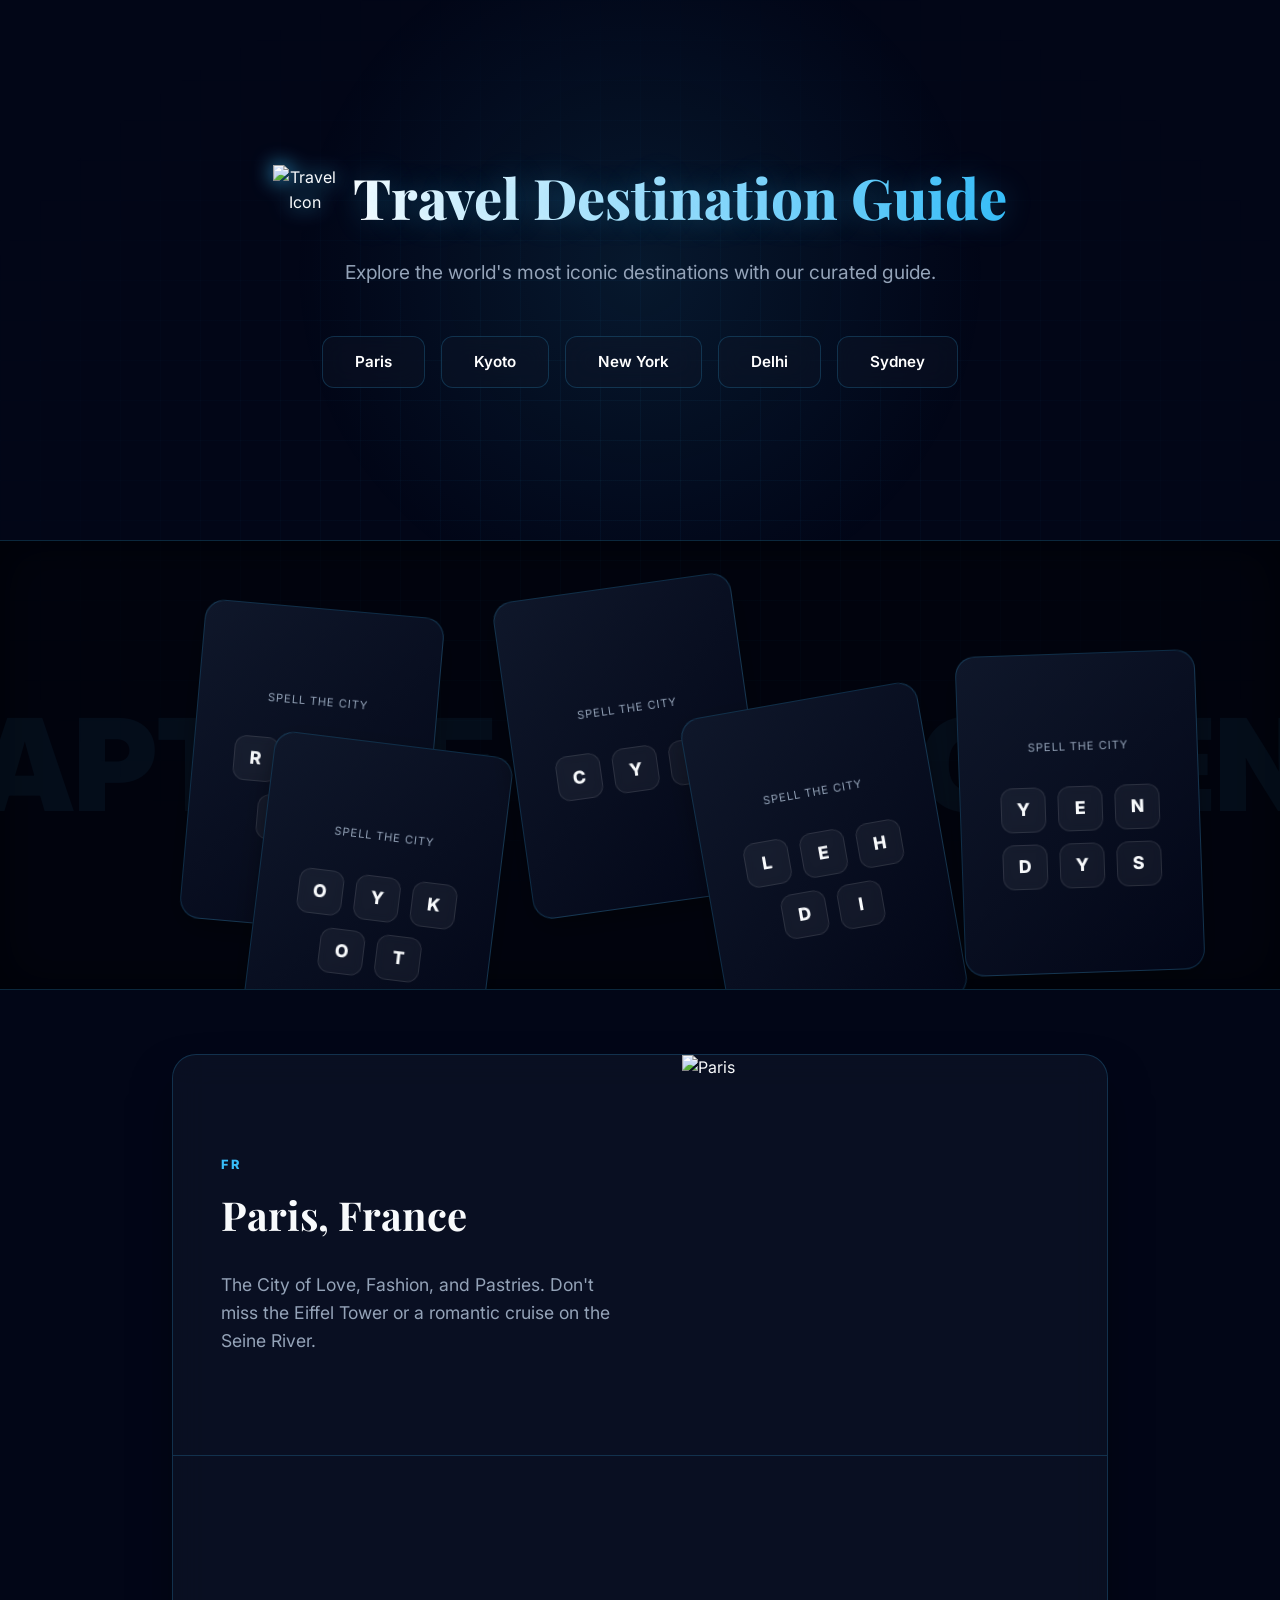
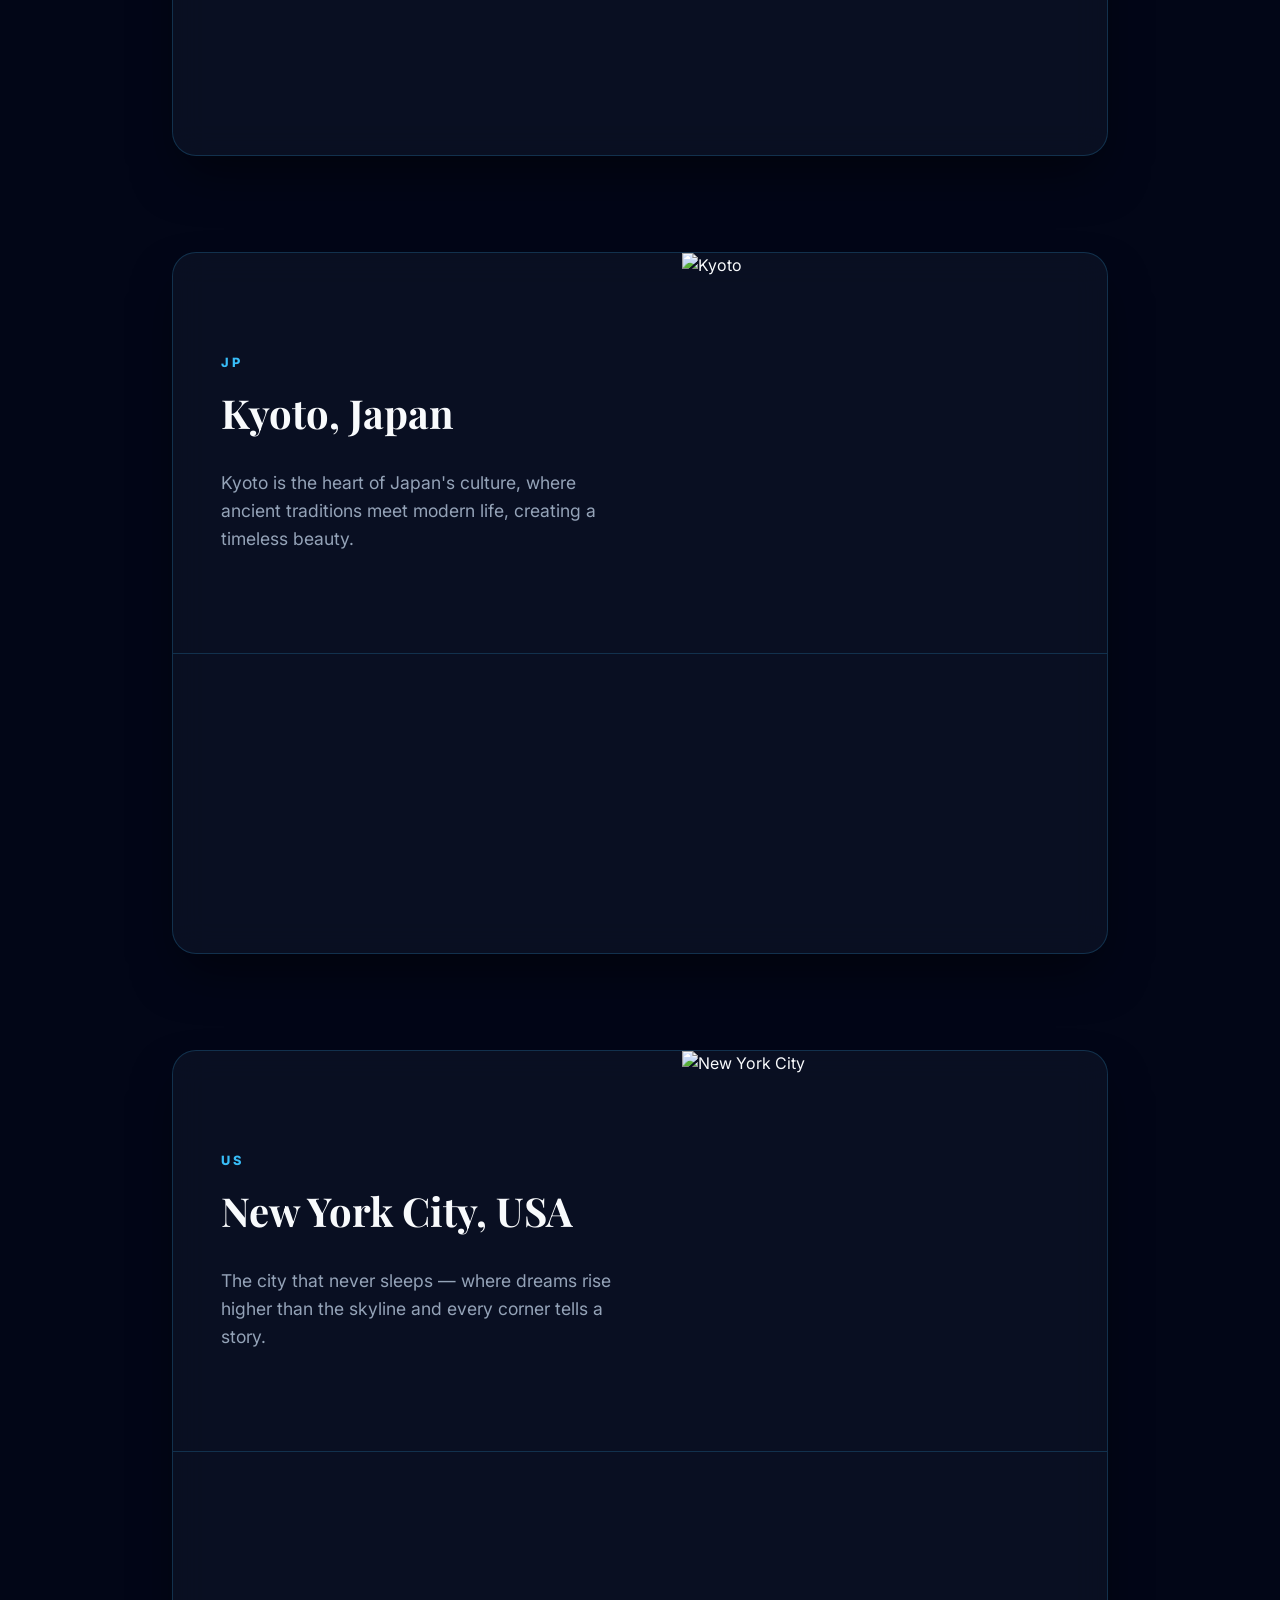
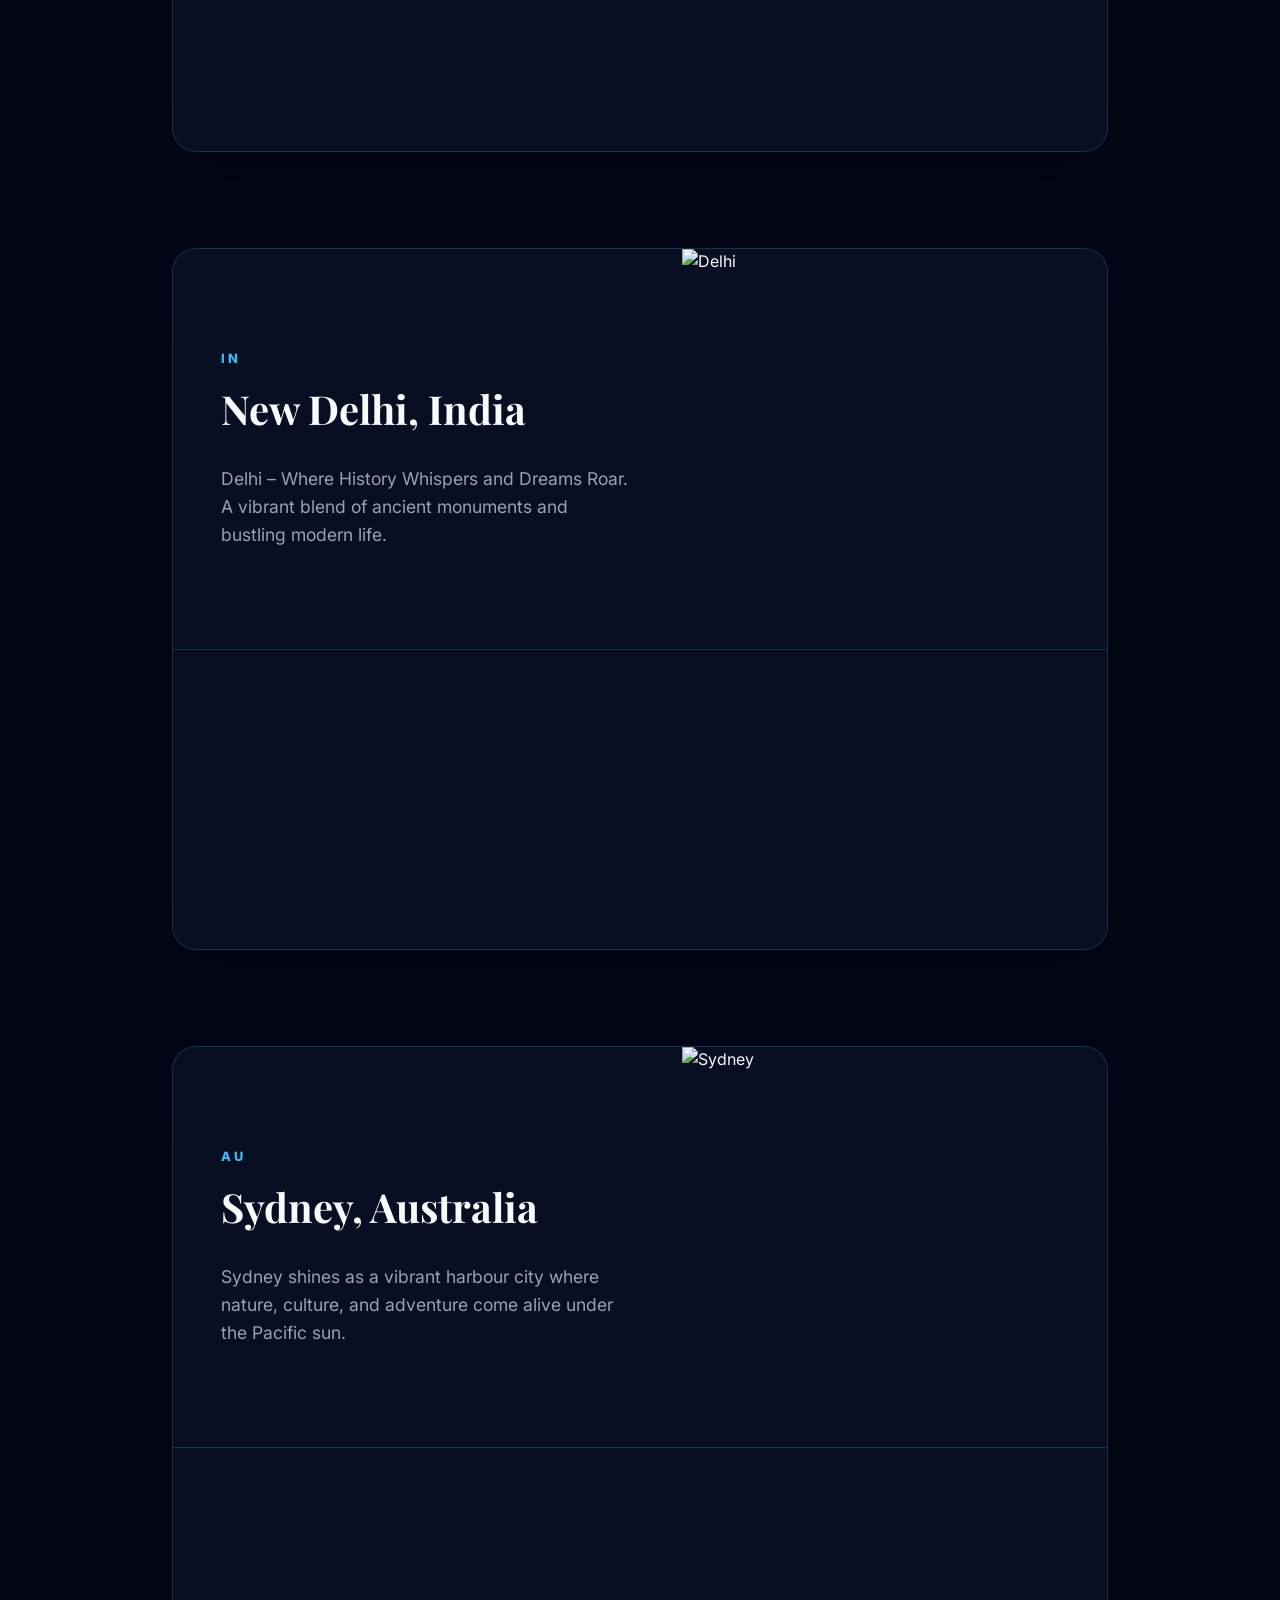
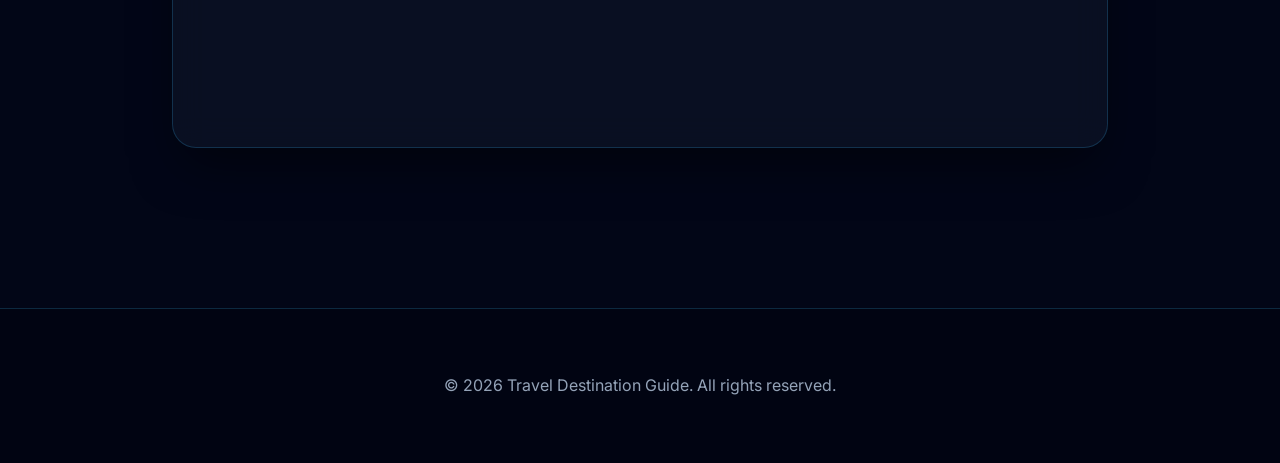
==== index.html @ ae68fc29 "Add files via upload" ====
<!doctype html>
<html lang="en">
  <head>
    <meta charset="UTF-8" />
    <meta name="viewport" content="width=device-width, initial-scale=1.0" />
    <title>Travel Destination Guide</title>
    <link rel="stylesheet" href="style.css" />
    <link rel="preconnect" href="https://fonts.googleapis.com" />
    <link rel="preconnect" href="https://fonts.gstatic.com" crossorigin />
    <link
      href="https://fonts.googleapis.com/css2?family=Inter:wght@400;600;800&family=Playfair+Display:ital,wght@0,700;1,700&display=swap"
      rel="stylesheet"
    />
  </head>
  <body>
    <div class="bg-grid"></div>
    <header class="hero">
      <div class="logo-container">
        <img
          class="logo"
          src="https://cdn-icons-png.flaticon.com/128/9985/9985721.png"
          alt="Travel Icon"
        />
        <h1 class="glow-text">Travel Destination Guide</h1>
      </div>
      <p class="subtitle">
        Explore the world's most iconic destinations with our curated guide.
      </p>

      <nav class="nav-container">
        <a href="#paris" class="nav-btn">Paris</a>
        <a href="#kyoto" class="nav-btn">Kyoto</a>
        <a href="#nyc" class="nav-btn">New York</a>
        <a href="#delhi" class="nav-btn">Delhi</a>
        <a href="#sydney" class="nav-btn">Sydney</a>
      </nav>
    </header>

    <section class="draggable-gallery">
      <p class="gallery-bg-text">Capture the Moment</p>

      <div
        class="draggable-card"
        style="--top: 15%; --left: 15%; --rotate: -5deg"
      >
        <div class="card-inner">
          <div class="card-front">
            <img src="./img/R.jpeg" alt="Paris" />
            <div class="card-title">Paris</div>
          </div>
          <div class="card-back">
            <p class="back-hint">Spell the city</p>
            <div class="letter-grid" data-city="PARIS"></div>
          </div>
        </div>
      </div>

      <div
        class="draggable-card"
        style="--top: 45%; --left: 20%; --rotate: -7deg"
      >
        <div class="card-inner">
          <div class="card-front">
            <img src="./img/iStock-509472000.jpg" alt="Kyoto" />
            <div class="card-title">Kyoto</div>
          </div>
          <div class="card-back">
            <p class="back-hint">Spell the city</p>
            <div class="letter-grid" data-city="KYOTO"></div>
          </div>
        </div>
      </div>

      <div
        class="draggable-card"
        style="--top: 10%; --left: 40%; --rotate: 8deg"
      >
        <div class="card-inner">
          <div class="card-front">
            <img src="./img/CORT-NYC-StudyUSA07.jpg" alt="New York" />
            <div class="card-title">NYC</div>
          </div>
          <div class="card-back">
            <p class="back-hint">Spell the city</p>
            <div class="letter-grid" data-city="NYC"></div>
          </div>
        </div>
      </div>

      <div
        class="draggable-card"
        style="--top: 35%; --left: 55%; --rotate: 10deg"
      >
        <div class="card-inner">
          <div class="card-front">
            <img src="./img/travel-4813658_1920.jpg" alt="Delhi" />
            <div class="card-title">Delhi</div>
          </div>
          <div class="card-back">
            <p class="back-hint">Spell the city</p>
            <div class="letter-grid" data-city="DELHI"></div>
          </div>
        </div>
      </div>

      <div
        class="draggable-card"
        style="--top: 25%; --left: 75%; --rotate: 2deg"
      >
        <div class="card-inner">
          <div class="card-front">
            <img src="./img/sydney-6803993_1280.jpg" alt="Sydney" />
            <div class="card-title">Sydney</div>
          </div>
          <div class="card-back">
            <p class="back-hint">Spell the city</p>
            <div class="letter-grid" data-city="SYDNEY"></div>
          </div>
        </div>
      </div>
    </section>

    <main class="content">
      <section id="paris" class="destination-card">
        <div class="card-content">
          <div class="text-side">
            <span class="country-code">FR</span>
            <h2>Paris, France</h2>
            <p>
              The City of Love, Fashion, and Pastries. Don't miss the Eiffel
              Tower or a romantic cruise on the Seine River.
            </p>
          </div>
          <div class="image-side">
            <img src="./img/R.jpeg" alt="Paris" />
          </div>
        </div>
        <div class="map-container">
          <iframe
            src="https://www.google.com/maps/embed?pb=!1m14!1m8!1m3!1d5660.13820186775!2d2.294481!3d48.85837!3m2!1i1024!2i768!4f13.1!3m3!1m2!1s0x47e66e2964e34e2d%3A0x8ddca9ee380ef7e0!2sEiffel%20Tower!5e1!3m2!1sen!2sin!4v1769837610653!5m2!1sen!2sin"
            allowfullscreen=""
            loading="lazy"
          ></iframe>
        </div>
      </section>

      <section id="kyoto" class="destination-card">
        <div class="card-content">
          <div class="text-side">
            <span class="country-code">JP</span>
            <h2>Kyoto, Japan</h2>
            <p>
              Kyoto is the heart of Japan's culture, where ancient traditions
              meet modern life, creating a timeless beauty.
            </p>
          </div>
          <div class="image-side">
            <img src="./img/iStock-509472000.jpg" alt="Kyoto" />
          </div>
        </div>
        <div class="map-container">
          <iframe
            src="https://www.google.com/maps/embed?pb=!1m18!1m12!1m3!1d250266.48218505425!2d135.55406238071788!3d35.09808469506473!2m3!1f0!2f0!3f0!3m2!1i1024!2i768!4f13.1!3m3!1m2!1s0x6001a8d6cd3cc3f1%3A0xc0961d366bbb1d3d!2sKyoto%2C%20Japan!5e1!3m2!1sen!2sin!4v1769837475165!5m2!1sen!2sin"
            allowfullscreen=""
            loading="lazy"
          ></iframe>
        </div>
      </section>

      <section id="nyc" class="destination-card">
        <div class="card-content">
          <div class="text-side">
            <span class="country-code">US</span>
            <h2>New York City, USA</h2>
            <p>
              The city that never sleeps — where dreams rise higher than the
              skyline and every corner tells a story.
            </p>
          </div>
          <div class="image-side">
            <img src="./img/CORT-NYC-StudyUSA07.jpg" alt="New York City" />
          </div>
        </div>
        <div class="map-container">
          <iframe
            src="https://www.google.com/maps/embed?pb=!1m18!1m12!1m3!1d231913.09268626204!2d-74.1443121139717!3d40.69702432169211!2m3!1f0!2f0!3f0!3m2!1i1024!2i768!4f13.1!3m3!1m2!1s0x89c24fa5d33f083b%3A0xc80b8f06e177fe62!2sNew%20York%2C%20NY%2C%20USA!5e1!3m2!1sen!2sin!4v1769838423535!5m2!1sen!2sin"
            allowfullscreen=""
            loading="lazy"
          ></iframe>
        </div>
      </section>

      <section id="delhi" class="destination-card">
        <div class="card-content">
          <div class="text-side">
            <span class="country-code">IN</span>
            <h2>New Delhi, India</h2>
            <p>
              Delhi – Where History Whispers and Dreams Roar. A vibrant blend of
              ancient monuments and bustling modern life.
            </p>
          </div>
          <div class="image-side">
            <img src="./img/travel-4813658_1920.jpg" alt="Delhi" />
          </div>
        </div>
        <div class="map-container">
          <iframe
            src="https://www.google.com/maps/embed?pb=!1m18!1m12!1m3!1d16783.726155405922!2d77.2134209890362!3d28.609055057387693!2m3!1f0!2f0!3f0!3m2!1i1024!2i768!4f13.1!3m3!1m2!1s0x390ce2db961be393%3A0xf6c7ef5ee6dd10ae!2sIndia%20Gate%2C%20New%20Delhi%2C%20Delhi!5e1!3m2!1sen!2sin!4v1769838631327!5m2!1sen!2sin"
            allowfullscreen=""
            loading="lazy"
          ></iframe>
        </div>
      </section>

      <section id="sydney" class="destination-card">
        <div class="card-content">
          <div class="text-side">
            <span class="country-code">AU</span>
            <h2>Sydney, Australia</h2>
            <p>
              Sydney shines as a vibrant harbour city where nature, culture, and
              adventure come alive under the Pacific sun.
            </p>
          </div>
          <div class="image-side">
            <img src="./img/sydney-6803993_1280.jpg" alt="Sydney" />
          </div>
        </div>
        <div class="map-container">
          <iframe
            src="https://www.google.com/maps/embed?pb=!1m18!1m12!1m3!1d508089.0177410015!2d150.60233545717787!3d-33.84780529243593!2m3!1f0!2f0!3f0!3m2!1i1024!2i768!4f13.1!3m3!1m2!1s0x6b129838f39a743f%3A0x3017d681632a850!2sSydney%20NSW%2C%20Australia!5e1!3m2!1sen!2sin!4v1769839145576!5m2!1sen!2sin"
            allowfullscreen=""
            loading="lazy"
          ></iframe>
        </div>
      </section>
    </main>

    <footer class="footer">
      <p>&copy; 2026 Travel Destination Guide. All rights reserved.</p>
    </footer>

    <script>
      const cards = document.querySelectorAll(".draggable-card");
      let highestZ = 10;

      // Initialize letter game for each card
      document.querySelectorAll(".letter-grid").forEach((grid) => {
        const city = grid.dataset.city.toUpperCase();
        const card = grid.closest(".draggable-card");

        // Scramble letters
        let scrambled;
        do {
          scrambled = city.split("").sort(() => Math.random() - 0.5);
        } while (scrambled.join("") === city && city.length > 1);

        grid.dataset.guess = "";

        scrambled.forEach((letter) => {
          const node = document.createElement("div");
          node.className = "letter-node";
          node.textContent = letter;

          node.addEventListener("mousedown", (e) => e.stopPropagation());
          node.addEventListener("touchstart", (e) => e.stopPropagation());

          node.addEventListener("click", (e) => {
            e.stopPropagation();
            if (node.classList.contains("selected")) return;

            node.classList.add("selected");
            grid.dataset.guess += letter;

            const currentGuess = grid.dataset.guess;

            if (city.startsWith(currentGuess)) {
              if (currentGuess === city) {
                card.classList.add("flipped");
                grid.style.pointerEvents = "none";
              }
            } else {
              grid.querySelectorAll(".letter-node").forEach((n) => {
                n.classList.add("error");
                setTimeout(() => {
                  n.classList.remove("error", "selected");
                }, 500);
              });
              grid.dataset.guess = "";
            }
          });
          grid.appendChild(node);
        });
      });

      // Enhanced Dragging logic
      cards.forEach((card) => {
        let isDragging = false;
        let startX, startY;
        let cardX = 0,
          cardY = 0;
        let currentX = 0,
          currentY = 0;

        const startDragging = (e) => {
          if (e.target.closest(".letter-node")) return;

          isDragging = true;
          card.style.zIndex = ++highestZ;
          card.style.cursor = "grabbing";

          const clientX =
            e.type === "touchstart" ? e.touches[0].clientX : e.clientX;
          const clientY =
            e.type === "touchstart" ? e.touches[0].clientY : e.clientY;

          startX = clientX - cardX;
          startY = clientY - cardY;
        };

        const drag = (e) => {
          if (!isDragging) return;
          e.preventDefault();

          const clientX =
            e.type === "touchmove" ? e.touches[0].clientX : e.clientX;
          const clientY =
            e.type === "touchmove" ? e.touches[0].clientY : e.clientY;

          cardX = clientX - startX;
          cardY = clientY - startY;

          // Use requestAnimationFrame for smooth performance
          requestAnimationFrame(() => {
            card.style.transform = `translate3d(${cardX}px, ${cardY}px, 0)`;
          });
        };

        const stopDragging = () => {
          isDragging = false;
          card.style.cursor = "grab";
        };

        card.addEventListener("mousedown", startDragging);
        card.addEventListener("touchstart", startDragging, { passive: true });

        window.addEventListener("mousemove", drag);
        window.addEventListener("touchmove", drag, { passive: false });

        window.addEventListener("mouseup", stopDragging);
        window.addEventListener("touchend", stopDragging);
      });
    </script>
  </body>
</html>
---- style.css ----
:root {
  --bg-color: #020617;
  --card-bg: rgba(15, 23, 42, 0.6);
  --accent-color: #38bdf8;
  --text-primary: #f8fafc;
  --text-secondary: #94a3b8;
  --grid-color: rgba(56, 189, 248, 0.05);
  --card-border: rgba(56, 189, 248, 0.2);
}

* {
  margin: 0;
  padding: 0;
  box-sizing: border-box;
  scroll-behavior: smooth;
}

body {
  font-family: "Inter", sans-serif;
  background-color: var(--bg-color);
  color: var(--text-primary);
  line-height: 1.6;
  overflow-x: hidden;
}

/* Aceternity-like Background Grid */
.bg-grid {
  position: fixed;
  top: 0;
  left: 0;
  width: 100%;
  height: 100%;
  background-image:
    linear-gradient(var(--grid-color) 1px, transparent 1px),
    linear-gradient(90deg, var(--grid-color) 1px, transparent 1px);
  background-size: 40px 40px;
  mask-image: radial-gradient(ellipse at center, black, transparent 80%);
  -webkit-mask-image: radial-gradient(
    ellipse at center,
    black,
    transparent 80%
  );
  z-index: -1;
}

/* Hero Section */
.hero {
  min-height: 60vh;
  display: flex;
  flex-direction: column;
  align-items: center;
  justify-content: center;
  text-align: center;
  padding: 2rem;
  background: radial-gradient(
    circle at 50% 50%,
    rgba(56, 189, 248, 0.1),
    transparent 50%
  );
}

.logo-container {
  display: flex;
  align-items: center;
  gap: 1rem;
  margin-bottom: 1rem;
}

.logo {
  width: 64px;
  height: 64px;
  filter: drop-shadow(0 0 10px var(--accent-color));
}

.glow-text {
  font-family: "Playfair Display", serif;
  font-size: 3.5rem;
  font-weight: 800;
  background: linear-gradient(to right, #fff, var(--accent-color));
  -webkit-background-clip: text;
  -webkit-text-fill-color: transparent;
  text-shadow: 0 0 30px rgba(56, 189, 248, 0.3);
}

.subtitle {
  font-size: 1.2rem;
  color: var(--text-secondary);
  max-width: 600px;
  margin-bottom: 3rem;
}

/* Navigation */
.nav-container {
  display: flex;
  gap: 1rem;
  flex-wrap: wrap;
  justify-content: center;
}

.nav-btn {
  padding: 0.8rem 2rem;
  background: rgba(15, 23, 42, 0.4);
  border: 1px solid rgba(56, 189, 248, 0.2);
  border-radius: 12px;
  color: #fff;
  text-decoration: none;
  font-size: 0.95rem;
  font-weight: 600;
  transition: all 0.4s cubic-bezier(0.175, 0.885, 0.32, 1.275);
  backdrop-filter: blur(12px);
  position: relative;
  overflow: hidden;
}

.nav-btn::before {
  content: "";
  position: absolute;
  top: 0;
  left: -100%;
  width: 100%;
  height: 100%;
  background: linear-gradient(
    90deg,
    transparent,
    rgba(255, 255, 255, 0.1),
    transparent
  );
  transition: 0.5s;
}

.nav-btn:hover::before {
  left: 100%;
}

.nav-btn:hover {
  border-color: var(--accent-color);
  background: rgba(56, 189, 248, 0.1);
  box-shadow: 0 0 25px rgba(56, 189, 248, 0.3);
  transform: translateY(-3px) scale(1.05);
}

/* Content Sections */
.content {
  max-width: 1000px;
  margin: 0 auto;
  padding: 4rem 2rem;
}

.destination-card {
  margin-bottom: 6rem;
  background: var(--card-bg);
  border: 1px solid var(--card-border);
  border-radius: 24px;
  overflow: hidden;
  backdrop-filter: blur(16px);
  box-shadow: 0 25px 50px -12px rgba(0, 0, 0, 0.5);
  transition:
    transform 0.3s ease,
    border-color 0.3s ease;
}

.destination-card:hover {
  border-color: var(--accent-color);
  transform: translateY(-5px);
}

.card-content {
  display: grid;
  grid-template-columns: 1.2fr 1fr;
  min-height: 400px;
}

.text-side {
  padding: 3rem;
  display: flex;
  flex-direction: column;
  justify-content: center;
}

.country-code {
  font-size: 0.8rem;
  font-weight: 800;
  letter-spacing: 0.2rem;
  color: var(--accent-color);
  margin-bottom: 0.5rem;
  text-transform: uppercase;
}

.text-side h2 {
  font-family: "Playfair Display", serif;
  font-size: 2.5rem;
  margin-bottom: 1.5rem;
}

.text-side p {
  color: var(--text-secondary);
  font-size: 1.1rem;
}

.image-side {
  overflow: hidden;
  position: relative;
}

.image-side img {
  width: 100%;
  height: 100%;
  object-fit: cover;
  transition: transform 0.5s ease;
}

.destination-card:hover .image-side img {
  transform: scale(1.05);
}

/* Map Styling */
.map-container {
  height: 300px;
  border-top: 1px solid var(--card-border);
}

.map-container iframe {
  width: 100%;
  height: 100%;
  border: none;
  filter: invert(90%) hue-rotate(180deg) brightness(95%) contrast(90%);
}

/* Footer */
.footer {
  text-align: center;
  padding: 4rem 2rem;
  color: var(--text-secondary);
  border-top: 1px solid var(--card-border);
  background: rgba(0, 0, 0, 0.2);
}

/* Draggable Gallery Section */
.draggable-gallery {
  position: relative;
  width: 100%;
  height: 50vh; /* Decreased height */
  overflow: hidden;
  background: rgba(0, 0, 0, 0.4);
  display: flex;
  align-items: center;
  justify-content: center;
  border-top: 1px solid var(--card-border);
  border-bottom: 1px solid var(--card-border);
  box-shadow: inset 0 0 50px rgba(0, 0, 0, 0.5);
}

.gallery-bg-text {
  position: absolute;
  top: 50%;
  left: 50%;
  transform: translate(-50%, -50%);
  font-size: 8rem; /* Slightly larger */
  font-weight: 900;
  color: rgba(56, 189, 248, 0.05); /* Use accent color for glow */
  text-transform: uppercase;
  white-space: nowrap;
  pointer-events: none;
  z-index: 0;
}

.draggable-card {
  position: absolute;
  top: var(--top);
  left: var(--left);
  width: 240px; /* Increased width */
  height: 320px; /* Increased height */
  perspective: 1000px;
  cursor: grab;
  user-select: none;
  z-index: 1;
  transition: transform 0.1s ease-out; /* Smooth follow for dragging */
}

.card-inner {
  position: relative;
  width: 100%;
  height: 100%;
  text-align: center;
  transition: transform 0.6s cubic-bezier(0.4, 0, 0.2, 1);
  transform-style: preserve-3d;
  transform: rotateY(180deg) rotate(var(--rotate)); /* Start reversed */
}

.draggable-card.flipped .card-inner {
  transform: rotateY(0deg) rotate(var(--rotate)); /* Flip to front */
}

.card-front,
.card-back {
  position: absolute;
  width: 100%;
  height: 100%;
  -webkit-backface-visibility: hidden;
  backface-visibility: hidden;
  border: 1px solid var(--card-border);
  border-radius: 20px; /* More rounded */
  overflow: hidden;
  backdrop-filter: blur(20px);
  background: rgba(15, 23, 42, 0.8);
  padding: 1rem; /* More padding */
  box-shadow: 0 10px 30px -5px rgba(0, 0, 0, 0.5);
  transition: border-color 0.3s ease;
}

.draggable-card:hover .card-front,
.draggable-card:hover .card-back {
  border-color: var(--accent-color);
  box-shadow: 0 0 20px rgba(56, 189, 248, 0.2);
}

.card-back {
  background: linear-gradient(135deg, #0f172a 0%, #020617 100%);
  display: flex;
  flex-direction: column;
  align-items: center;
  justify-content: center;
  transform: rotateY(180deg);
  padding: 1.5rem;
}

.letter-grid {
  display: flex;
  flex-wrap: wrap;
  gap: 12px;
  justify-content: center;
  margin-top: 15px;
}

.letter-node {
  width: 45px; /* Larger nodes */
  height: 45px;
  border-radius: 12px; /* Square-ish with rounded corners */
  border: 1px solid rgba(255, 255, 255, 0.1);
  background: rgba(255, 255, 255, 0.05);
  color: var(--text-primary);
  display: flex;
  align-items: center;
  justify-content: center;
  font-weight: 800;
  font-size: 1.1rem;
  cursor: pointer;
  transition: all 0.2s cubic-bezier(0.4, 0, 0.2, 1);
  user-select: none;
  backdrop-filter: blur(5px);
}

.letter-node:hover {
  background: rgba(56, 189, 248, 0.1);
  border-color: var(--accent-color);
  transform: translateY(-2px);
}

.letter-node.selected {
  background: var(--accent-color);
  color: var(--bg-color);
  transform: scale(1.1) rotate(5deg);
  box-shadow: 0 0 20px var(--accent-color);
}

.letter-node.error {
  background: #ef4444;
  border-color: #ef4444;
  animation: shake 0.4s ease;
}

@keyframes shake {
  0%,
  100% {
    transform: translateX(0);
  }
  25% {
    transform: translateX(-4px);
  }
  75% {
    transform: translateX(4px);
  }
}

.back-hint {
  font-size: 0.7rem;
  color: var(--text-secondary);
  margin-bottom: 15px;
  text-transform: uppercase;
  letter-spacing: 1px;
}

.draggable-card:active {
  cursor: grabbing;
}

.card-front img {
  width: 100%;
  height: 240px; /* Increased to match larger card */
  object-fit: cover;
  border-radius: 6px;
  pointer-events: none;
}

.card-title {
  margin-top: 0.8rem;
  text-align: center;
  font-weight: 700;
  font-size: 1.1rem;
  color: var(--text-primary);
}

/* Responsive Design */
@media (max-width: 1024px) {
  .glow-text {
    font-size: 2.5rem;
  }

  .card-content {
    grid-template-columns: 1fr;
  }

  .image-side {
    height: 300px;
  }
}

@media (max-width: 768px) {
  .draggable-gallery {
    height: 60vh; /* Increase height on mobile to allow cards to stack/spread */
  }

  .gallery-bg-text {
    font-size: 3rem;
  }

  .draggable-card {
    width: 160px;
    height: 220px;
  }

  .card-front img {
    height: 140px;
  }

  .letter-node {
    width: 30px;
    height: 30px;
    font-size: 0.8rem;
    border-radius: 8px;
  }

  .text-side {
    padding: 2rem;
  }

  .text-side h2 {
    font-size: 2rem;
  }
}
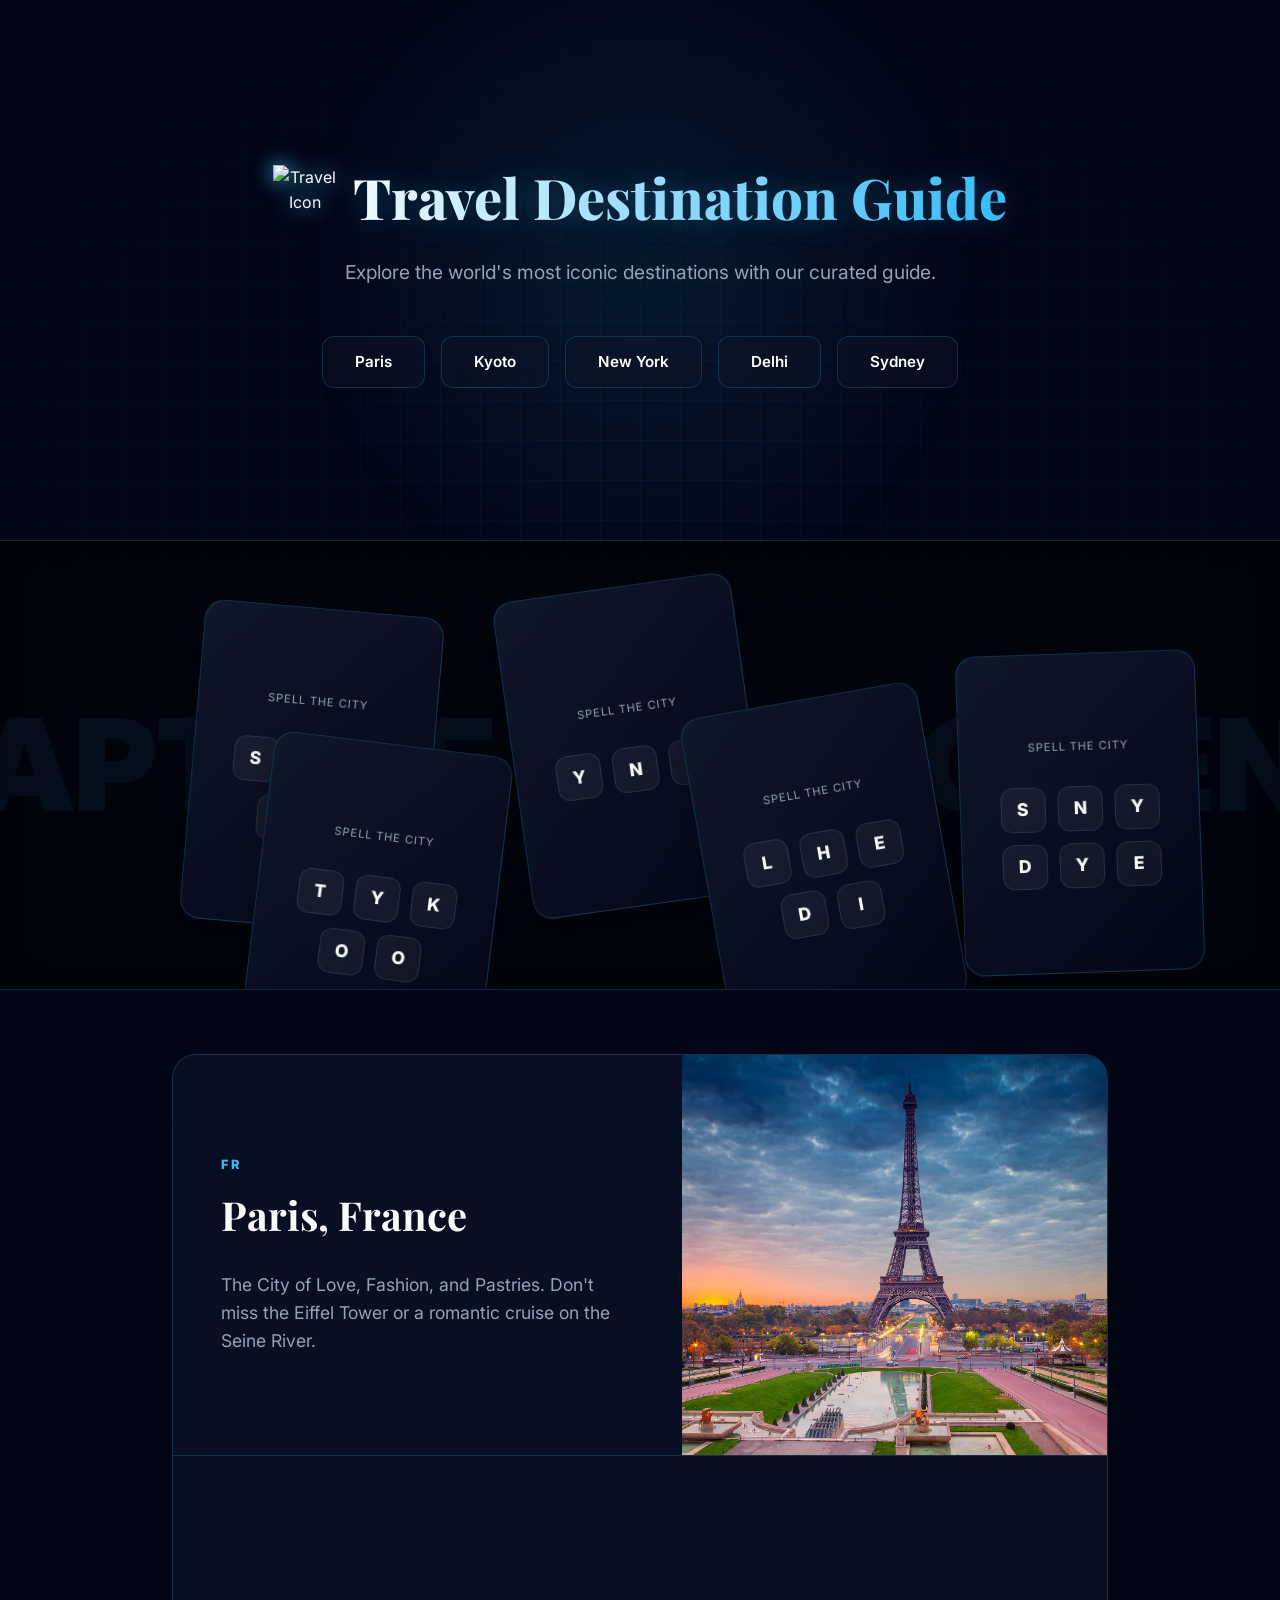
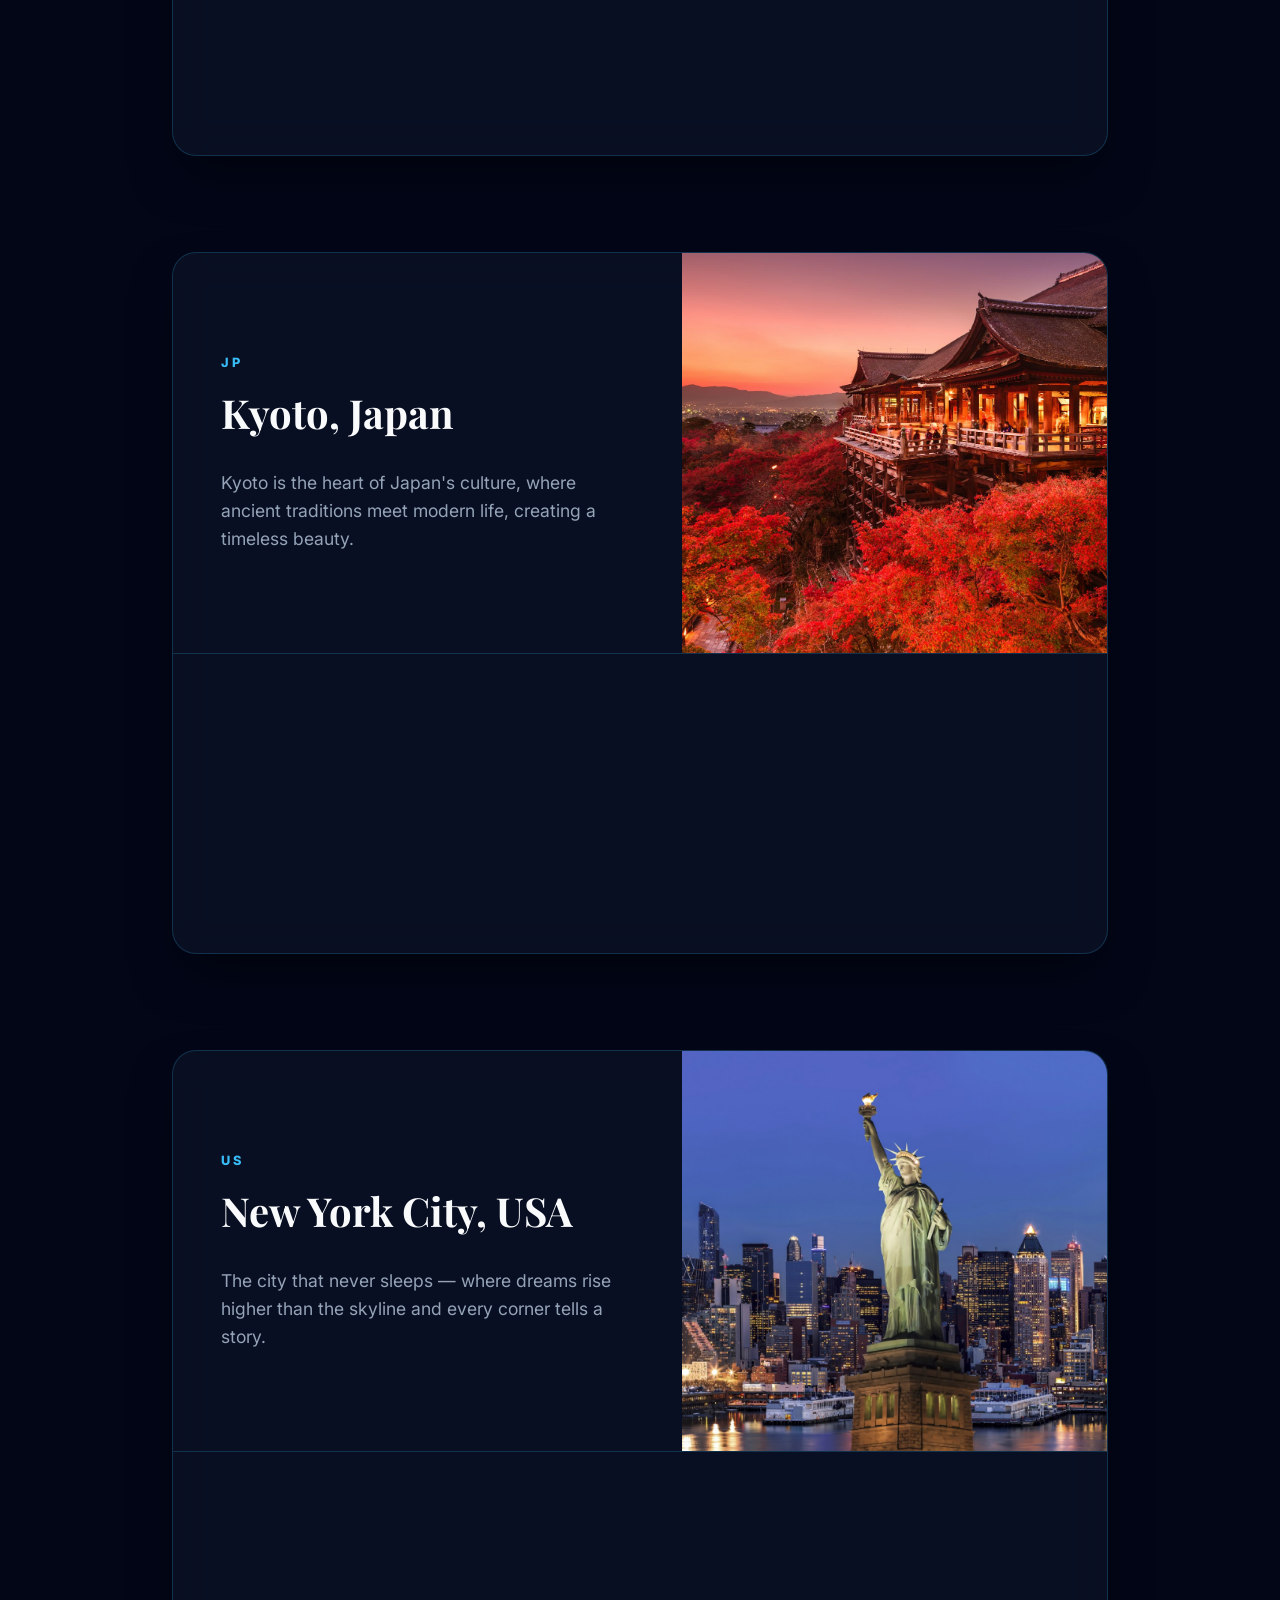
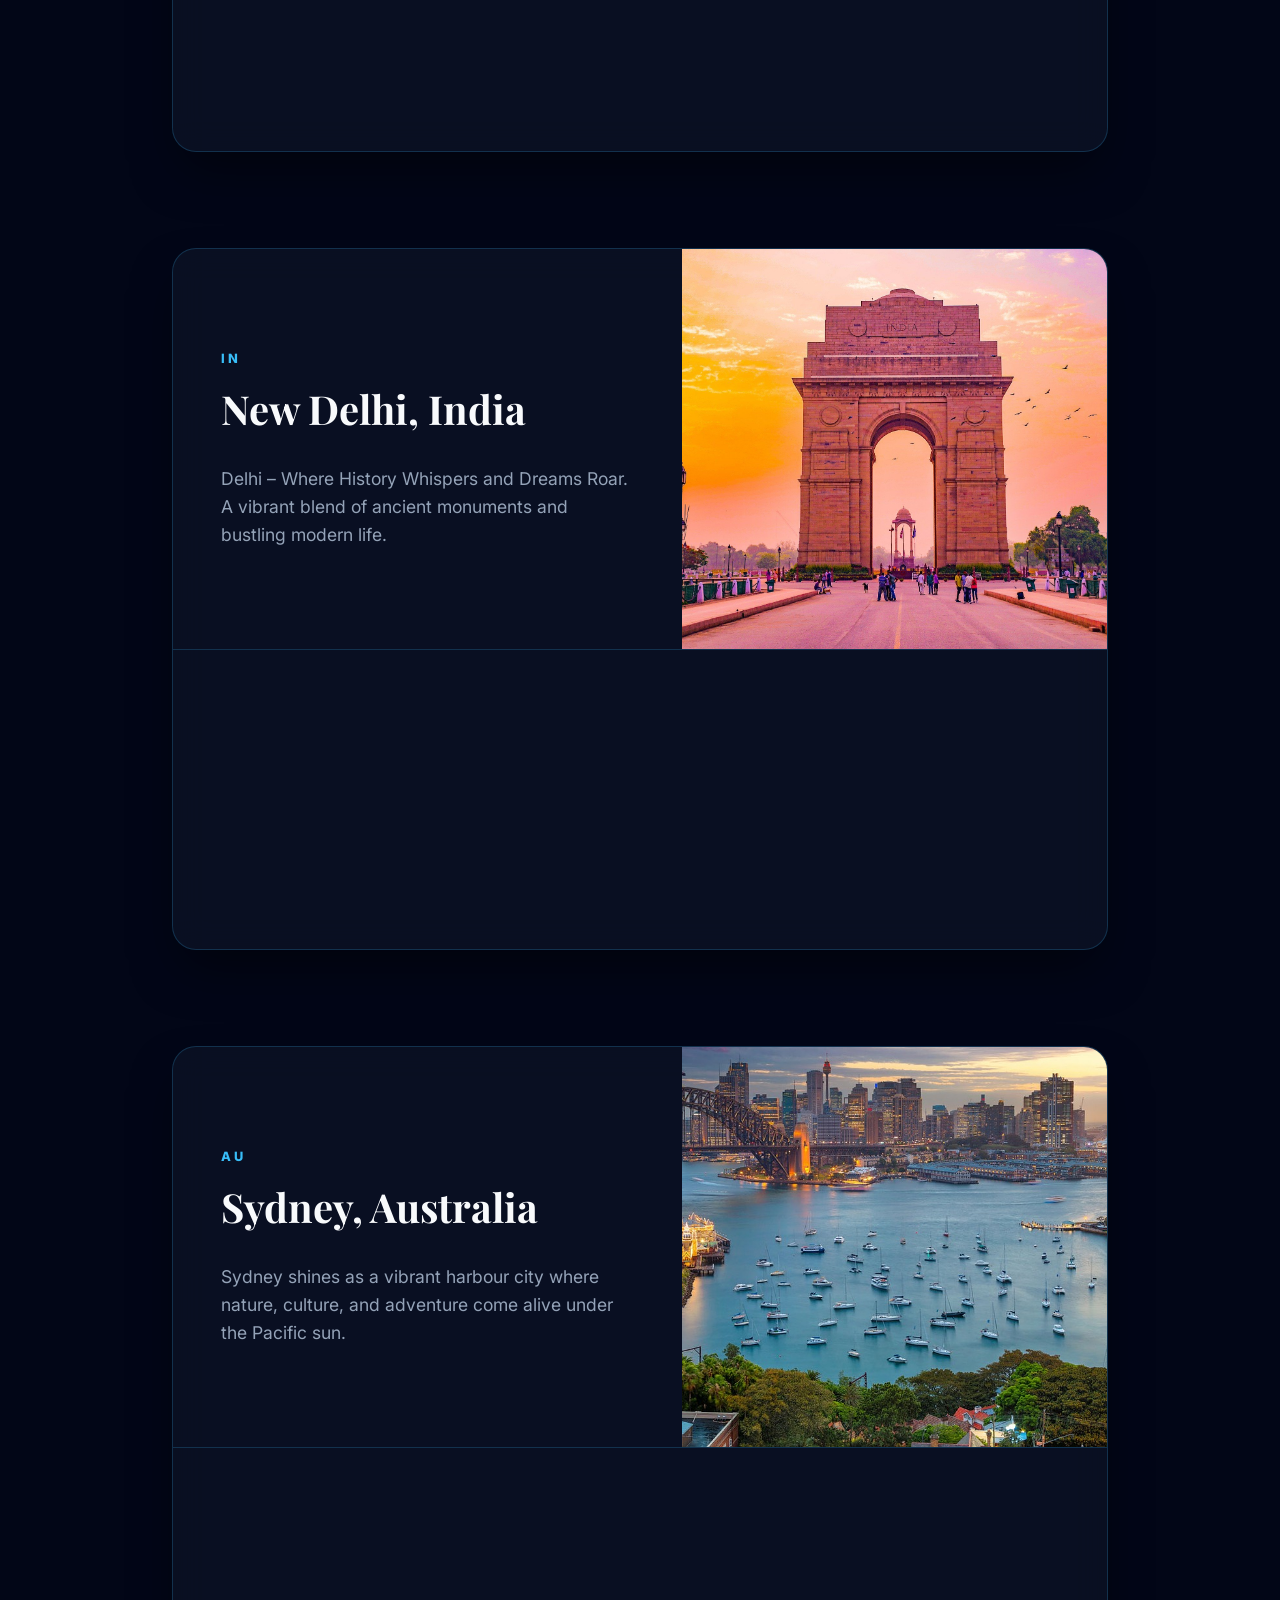
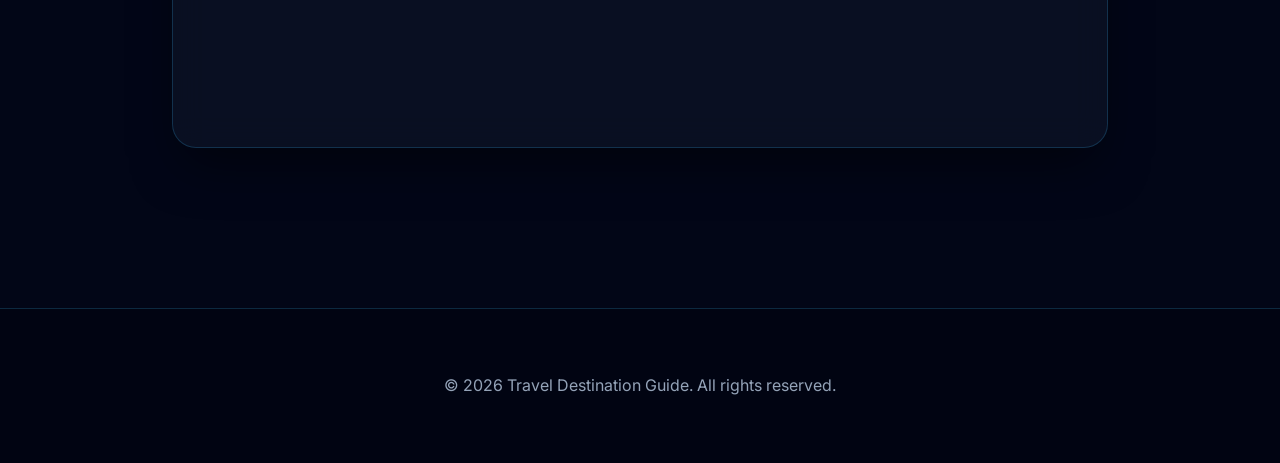
==== commit 242b692f: "Update image paths in index.html" ====
--- a/index.html
+++ b/index.html
@@ -45,7 +45,7 @@
       >
         <div class="card-inner">
           <div class="card-front">
-            <img src="./img/R.jpeg" alt="Paris" />
+            <img src="./R.jpeg" alt="Paris" />
             <div class="card-title">Paris</div>
           </div>
           <div class="card-back">
@@ -61,7 +61,7 @@
       >
         <div class="card-inner">
           <div class="card-front">
-            <img src="./img/iStock-509472000.jpg" alt="Kyoto" />
+            <img src="./iStock-509472000.jpg" alt="Kyoto" />
             <div class="card-title">Kyoto</div>
           </div>
           <div class="card-back">
@@ -77,7 +77,7 @@
       >
         <div class="card-inner">
           <div class="card-front">
-            <img src="./img/CORT-NYC-StudyUSA07.jpg" alt="New York" />
+            <img src="./CORT-NYC-StudyUSA07.jpg" alt="New York" />
             <div class="card-title">NYC</div>
           </div>
           <div class="card-back">
@@ -93,7 +93,7 @@
       >
         <div class="card-inner">
           <div class="card-front">
-            <img src="./img/travel-4813658_1920.jpg" alt="Delhi" />
+            <img src="./travel-4813658_1920.jpg" alt="Delhi" />
             <div class="card-title">Delhi</div>
           </div>
           <div class="card-back">
@@ -109,7 +109,7 @@
       >
         <div class="card-inner">
           <div class="card-front">
-            <img src="./img/sydney-6803993_1280.jpg" alt="Sydney" />
+            <img src="./sydney-6803993_1280.jpg" alt="Sydney" />
             <div class="card-title">Sydney</div>
           </div>
           <div class="card-back">
@@ -132,7 +132,7 @@
             </p>
           </div>
           <div class="image-side">
-            <img src="./img/R.jpeg" alt="Paris" />
+            <img src="./R.jpeg" alt="Paris" />
           </div>
         </div>
         <div class="map-container">
@@ -155,7 +155,7 @@
             </p>
           </div>
           <div class="image-side">
-            <img src="./img/iStock-509472000.jpg" alt="Kyoto" />
+            <img src="./iStock-509472000.jpg" alt="Kyoto" />
           </div>
         </div>
         <div class="map-container">
@@ -178,7 +178,7 @@
             </p>
           </div>
           <div class="image-side">
-            <img src="./img/CORT-NYC-StudyUSA07.jpg" alt="New York City" />
+            <img src="./CORT-NYC-StudyUSA07.jpg" alt="New York City" />
           </div>
         </div>
         <div class="map-container">
@@ -201,7 +201,7 @@
             </p>
           </div>
           <div class="image-side">
-            <img src="./img/travel-4813658_1920.jpg" alt="Delhi" />
+            <img src="./travel-4813658_1920.jpg" alt="Delhi" />
           </div>
         </div>
         <div class="map-container">
@@ -224,7 +224,7 @@
             </p>
           </div>
           <div class="image-side">
-            <img src="./img/sydney-6803993_1280.jpg" alt="Sydney" />
+            <img src="./sydney-6803993_1280.jpg" alt="Sydney" />
           </div>
         </div>
         <div class="map-container">
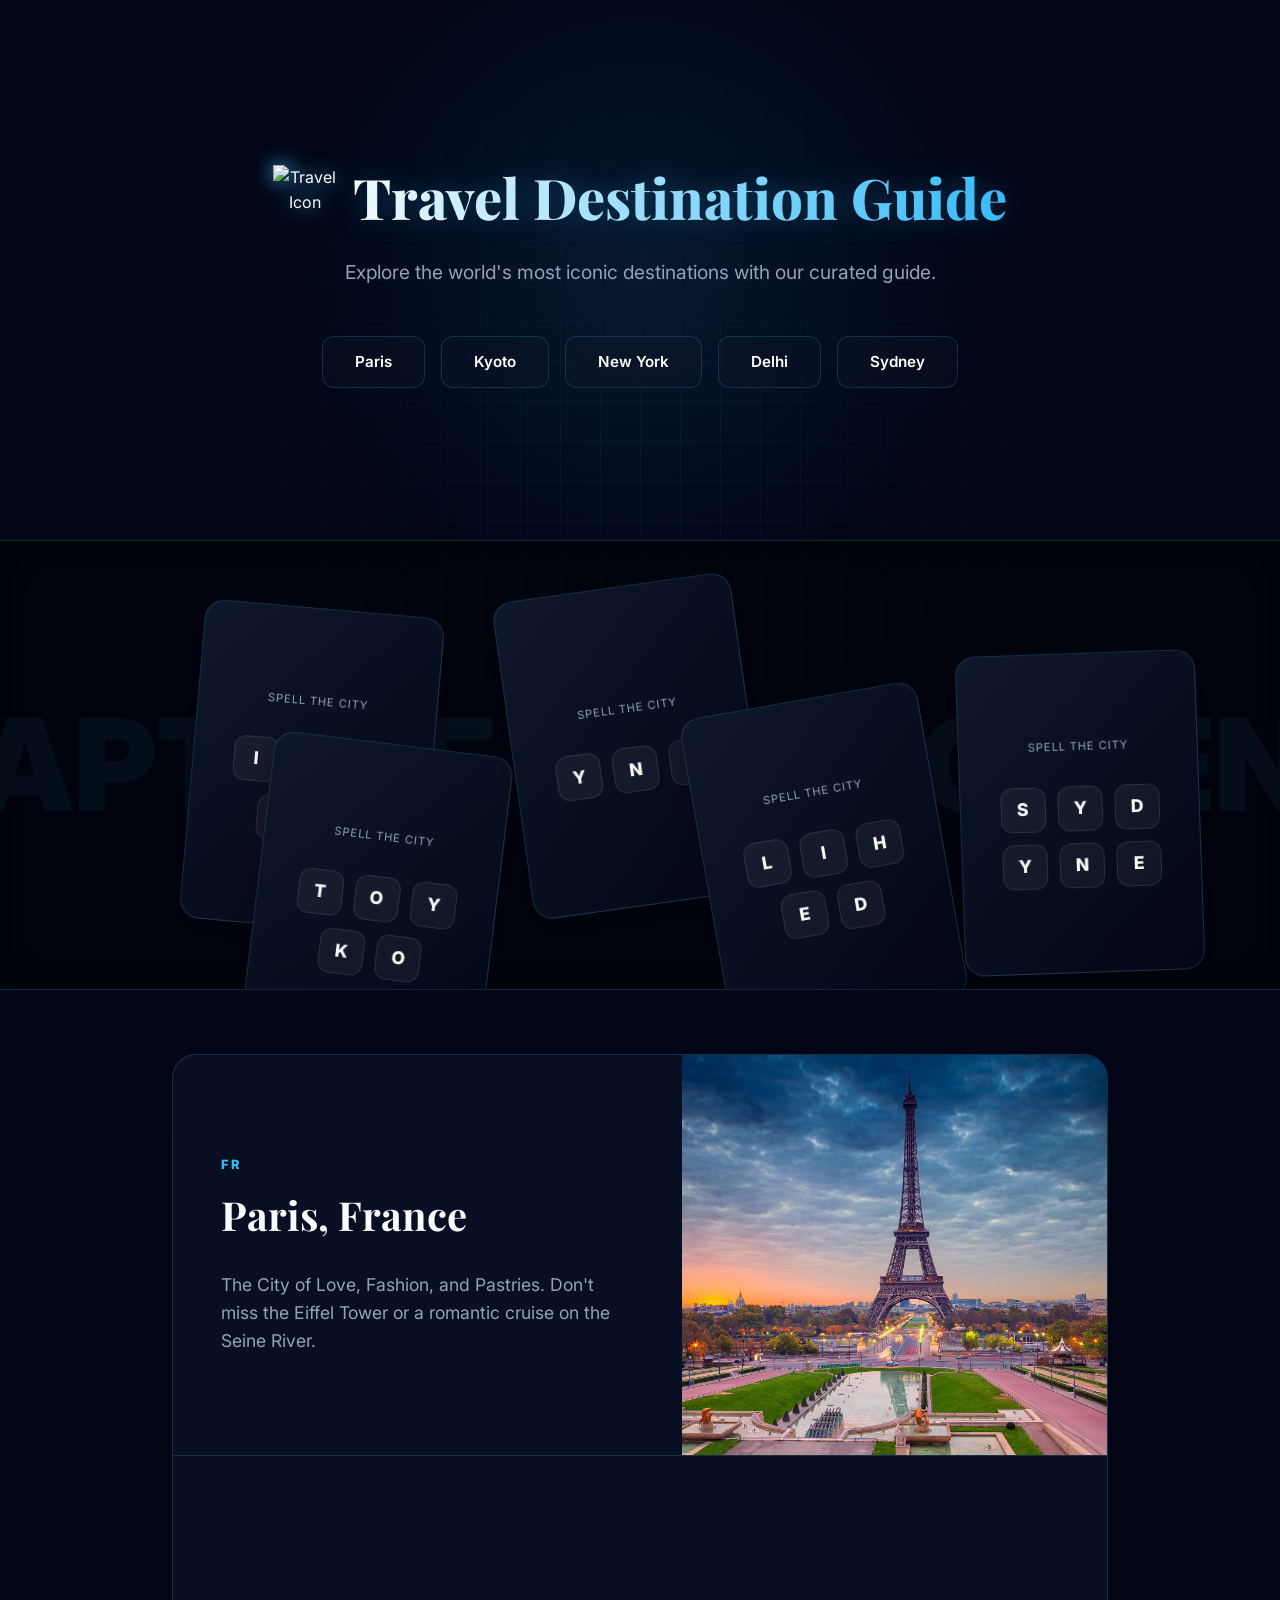
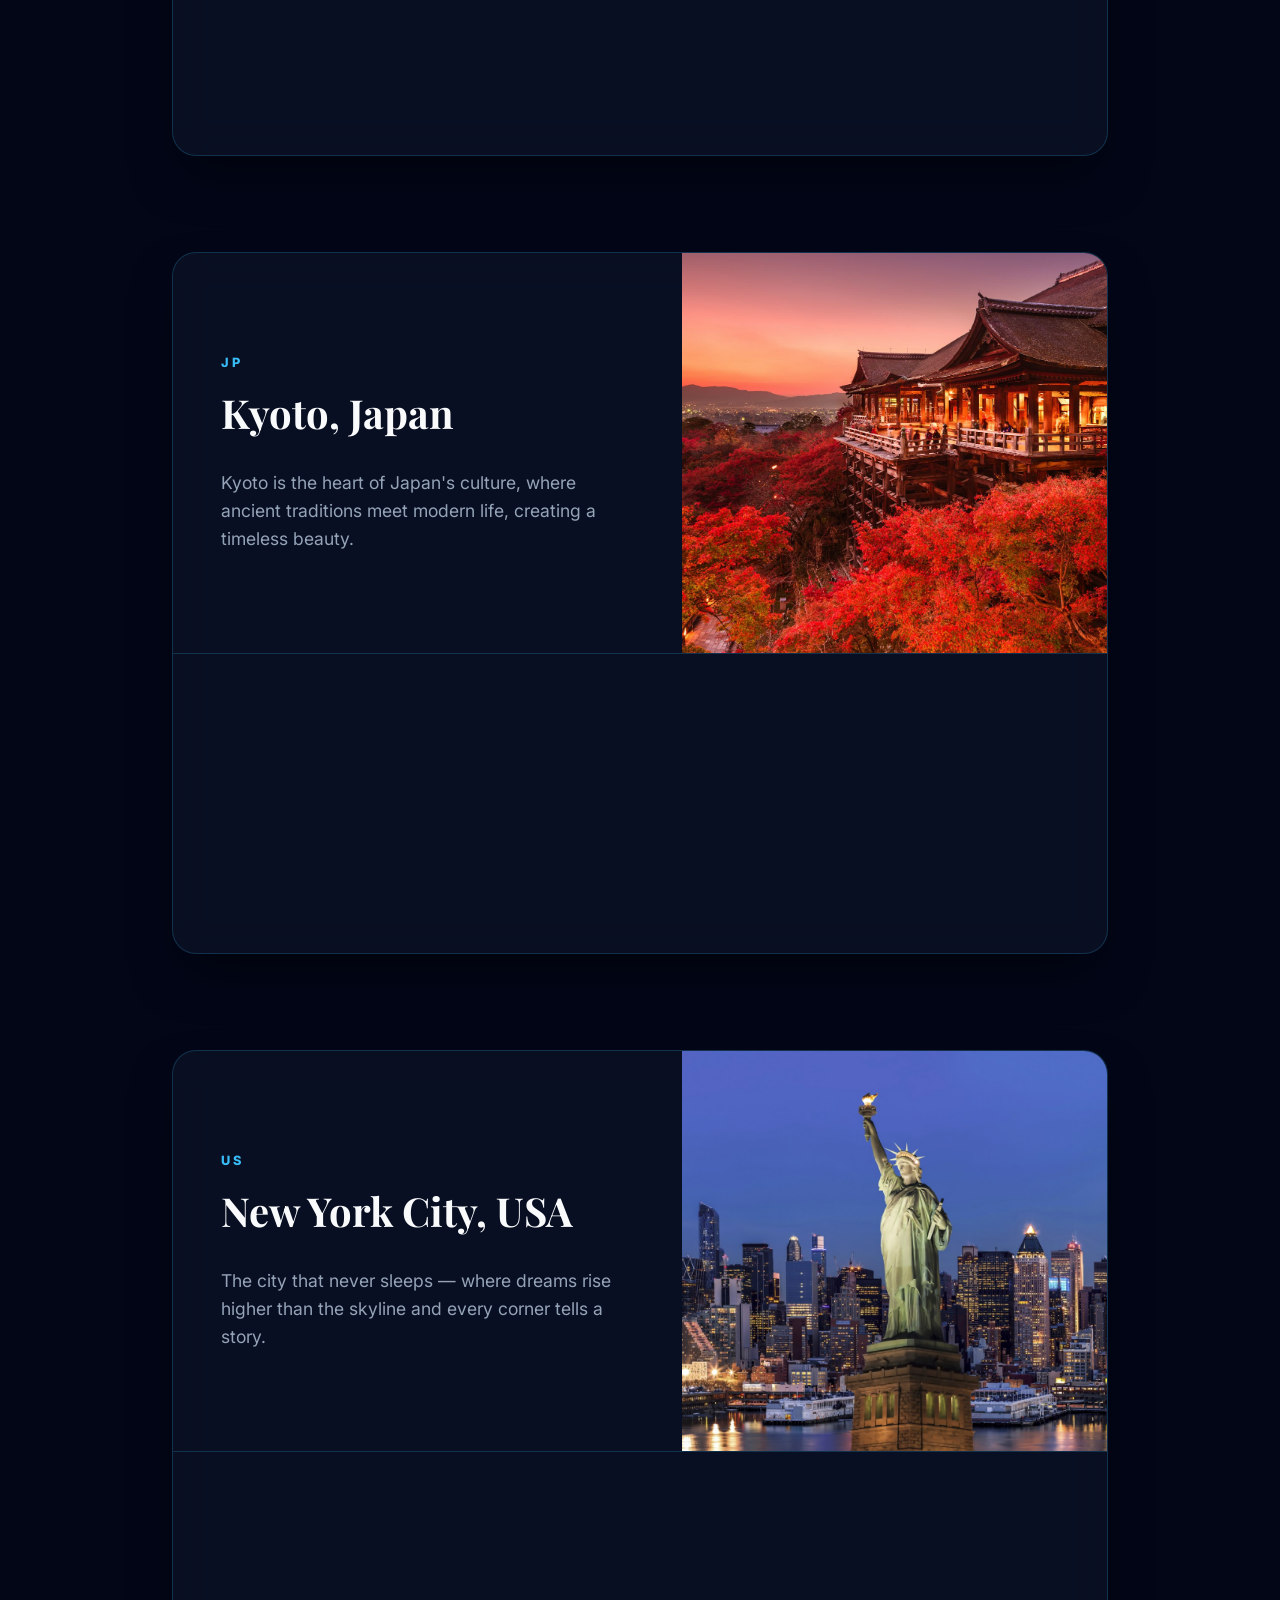
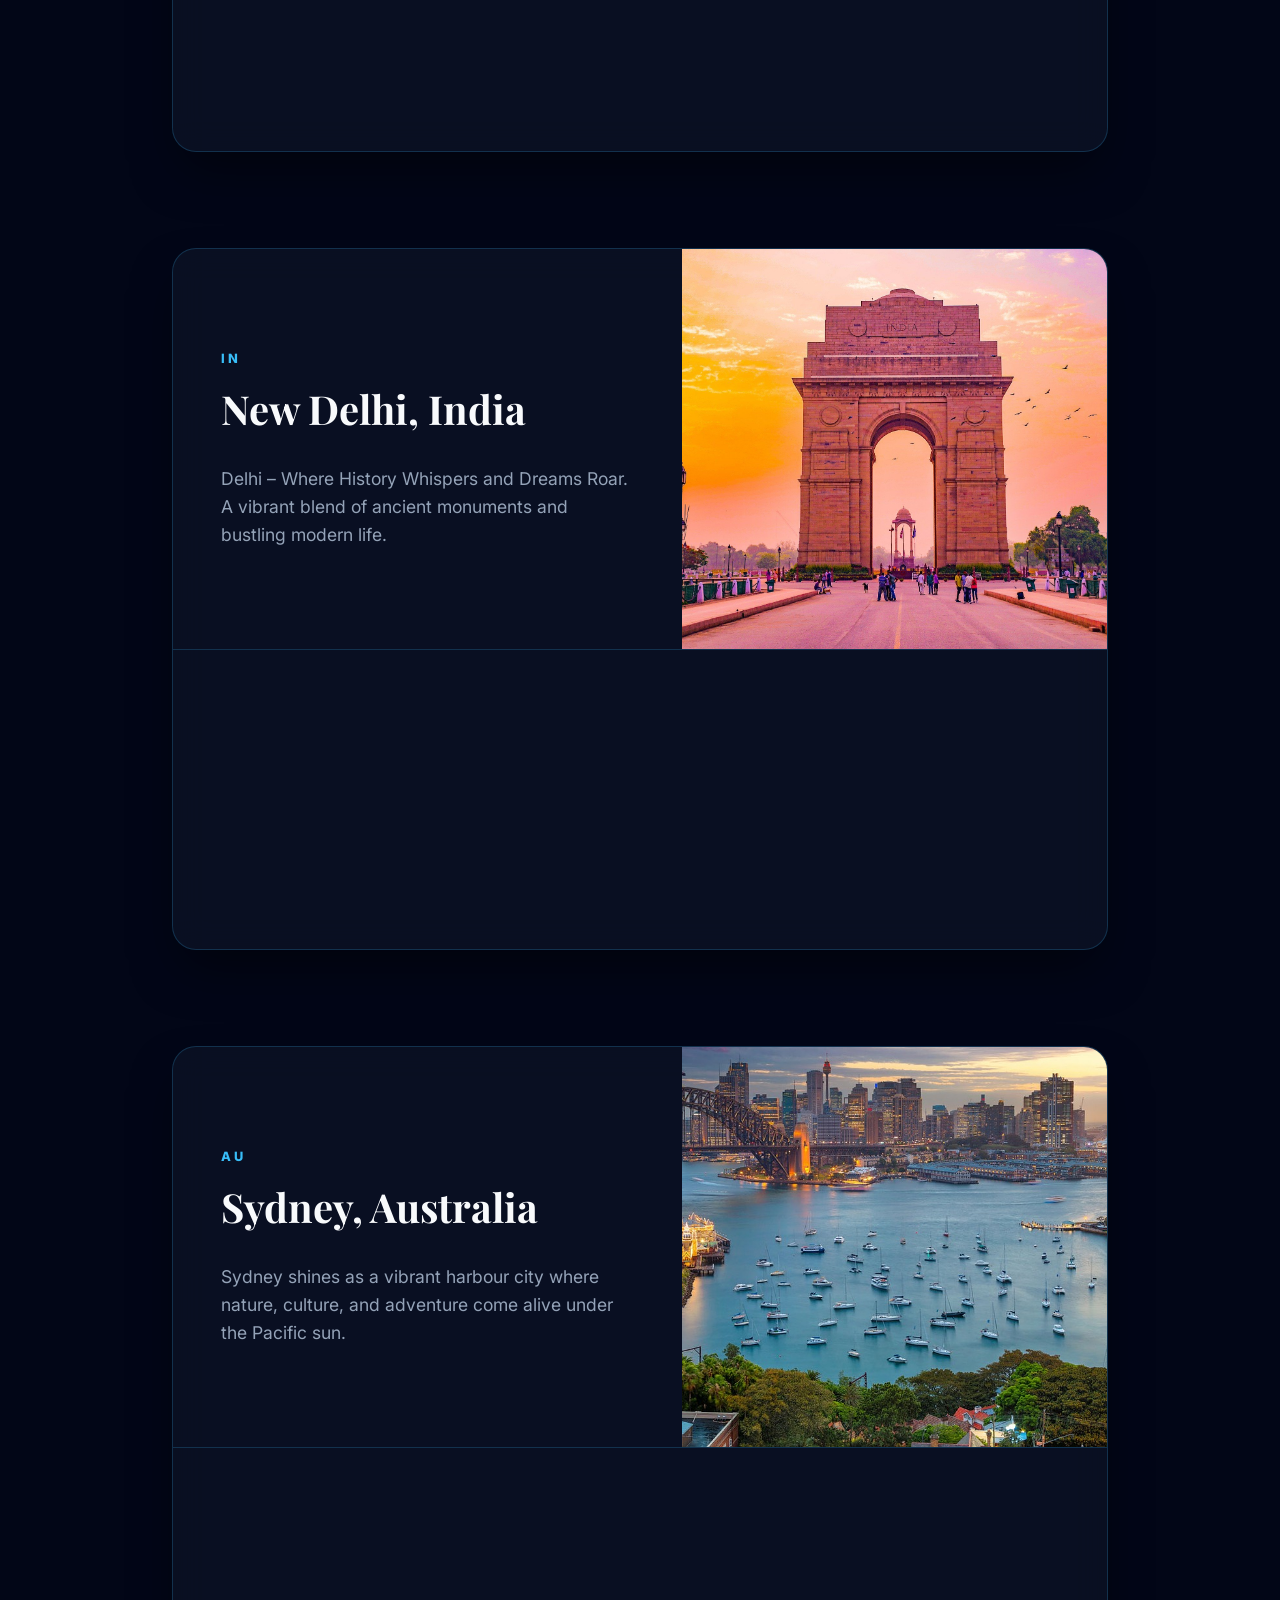
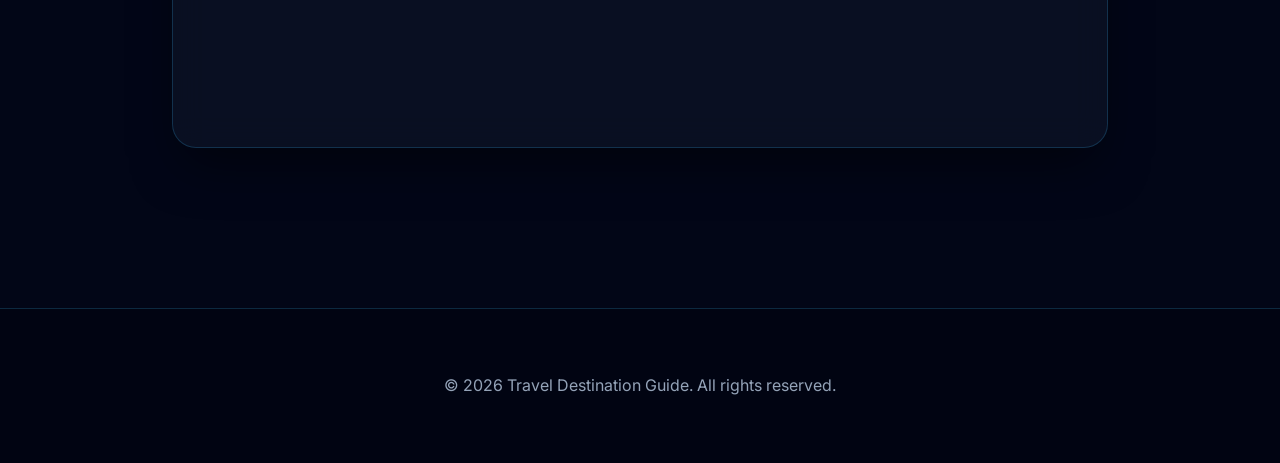
==== commit 0aa432d5: "Update image source paths to absolute URLs" ====
--- a/index.html
+++ b/index.html
@@ -45,7 +45,7 @@
       >
         <div class="card-inner">
           <div class="card-front">
-            <img src="./R.jpeg" alt="Paris" />
+            <img src="/R.jpeg" alt="Paris" />
             <div class="card-title">Paris</div>
           </div>
           <div class="card-back">
@@ -61,7 +61,7 @@
       >
         <div class="card-inner">
           <div class="card-front">
-            <img src="./iStock-509472000.jpg" alt="Kyoto" />
+            <img src="/iStock-509472000.jpg" alt="Kyoto" />
             <div class="card-title">Kyoto</div>
           </div>
           <div class="card-back">
@@ -77,7 +77,7 @@
       >
         <div class="card-inner">
           <div class="card-front">
-            <img src="./CORT-NYC-StudyUSA07.jpg" alt="New York" />
+            <img src="/CORT-NYC-StudyUSA07.jpg" alt="New York" />
             <div class="card-title">NYC</div>
           </div>
           <div class="card-back">
@@ -93,7 +93,7 @@
       >
         <div class="card-inner">
           <div class="card-front">
-            <img src="./travel-4813658_1920.jpg" alt="Delhi" />
+            <img src="/travel-4813658_1920.jpg" alt="Delhi" />
             <div class="card-title">Delhi</div>
           </div>
           <div class="card-back">
@@ -109,7 +109,7 @@
       >
         <div class="card-inner">
           <div class="card-front">
-            <img src="./sydney-6803993_1280.jpg" alt="Sydney" />
+            <img src="/sydney-6803993_1280.jpg" alt="Sydney" />
             <div class="card-title">Sydney</div>
           </div>
           <div class="card-back">
@@ -132,7 +132,7 @@
             </p>
           </div>
           <div class="image-side">
-            <img src="./R.jpeg" alt="Paris" />
+            <img src="/R.jpeg" alt="Paris" />
           </div>
         </div>
         <div class="map-container">
@@ -155,7 +155,7 @@
             </p>
           </div>
           <div class="image-side">
-            <img src="./iStock-509472000.jpg" alt="Kyoto" />
+            <img src="/iStock-509472000.jpg" alt="Kyoto" />
           </div>
         </div>
         <div class="map-container">
@@ -178,7 +178,7 @@
             </p>
           </div>
           <div class="image-side">
-            <img src="./CORT-NYC-StudyUSA07.jpg" alt="New York City" />
+            <img src="/CORT-NYC-StudyUSA07.jpg" alt="New York City" />
           </div>
         </div>
         <div class="map-container">
@@ -201,7 +201,7 @@
             </p>
           </div>
           <div class="image-side">
-            <img src="./travel-4813658_1920.jpg" alt="Delhi" />
+            <img src="/travel-4813658_1920.jpg" alt="Delhi" />
           </div>
         </div>
         <div class="map-container">
@@ -224,7 +224,7 @@
             </p>
           </div>
           <div class="image-side">
-            <img src="./sydney-6803993_1280.jpg" alt="Sydney" />
+            <img src="/sydney-6803993_1280.jpg" alt="Sydney" />
           </div>
         </div>
         <div class="map-container">
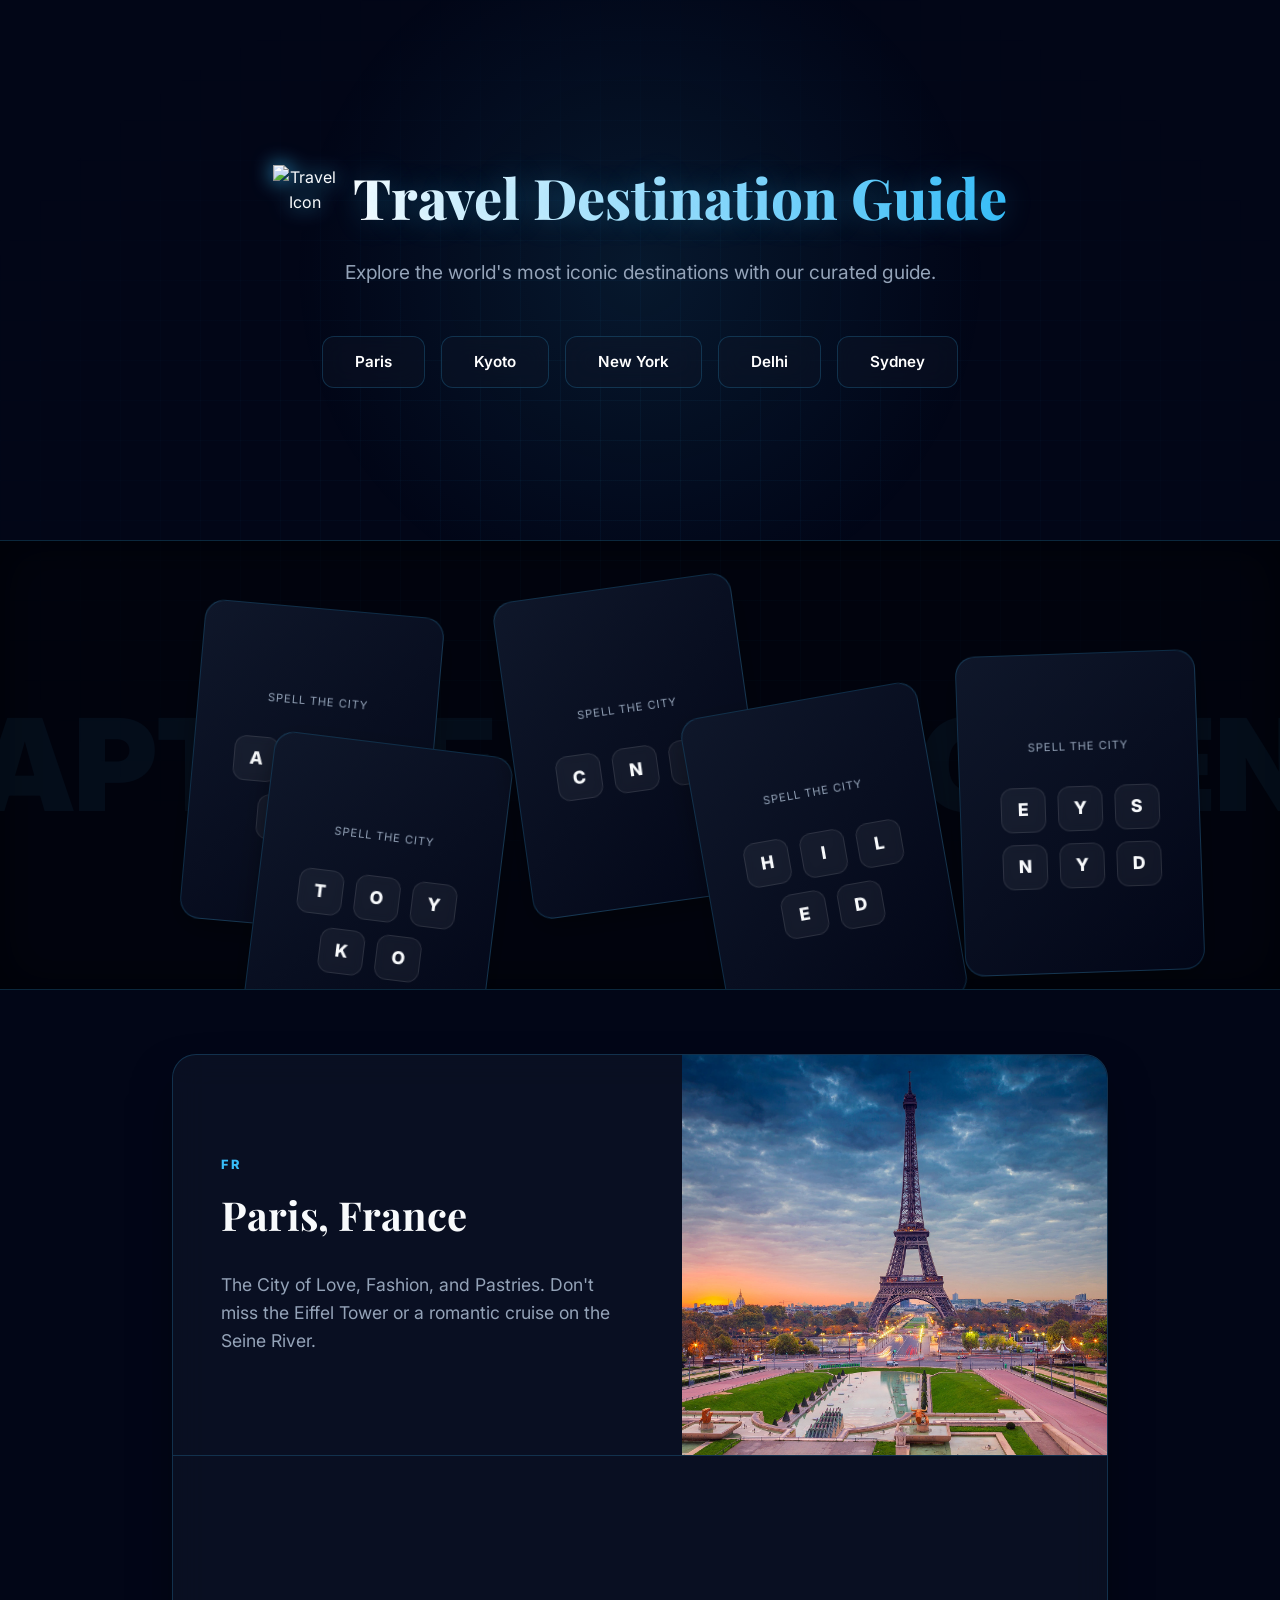
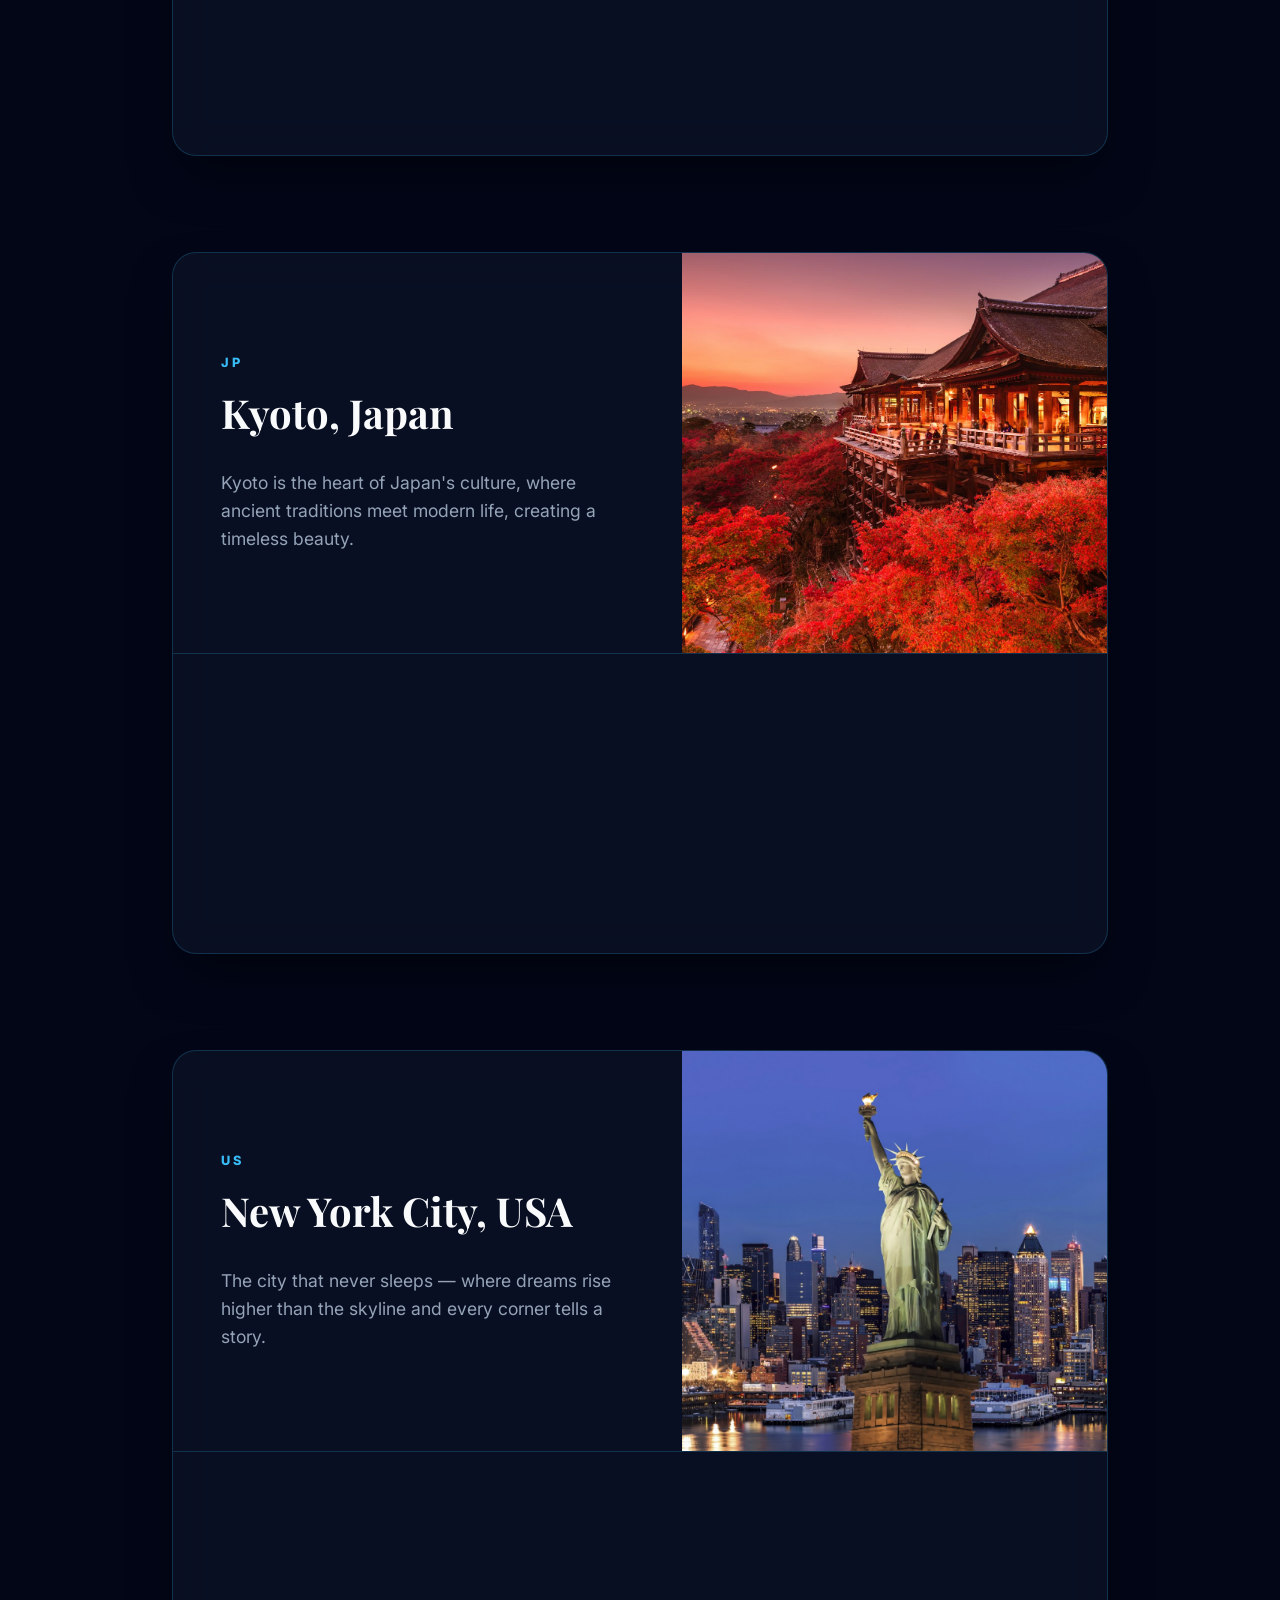
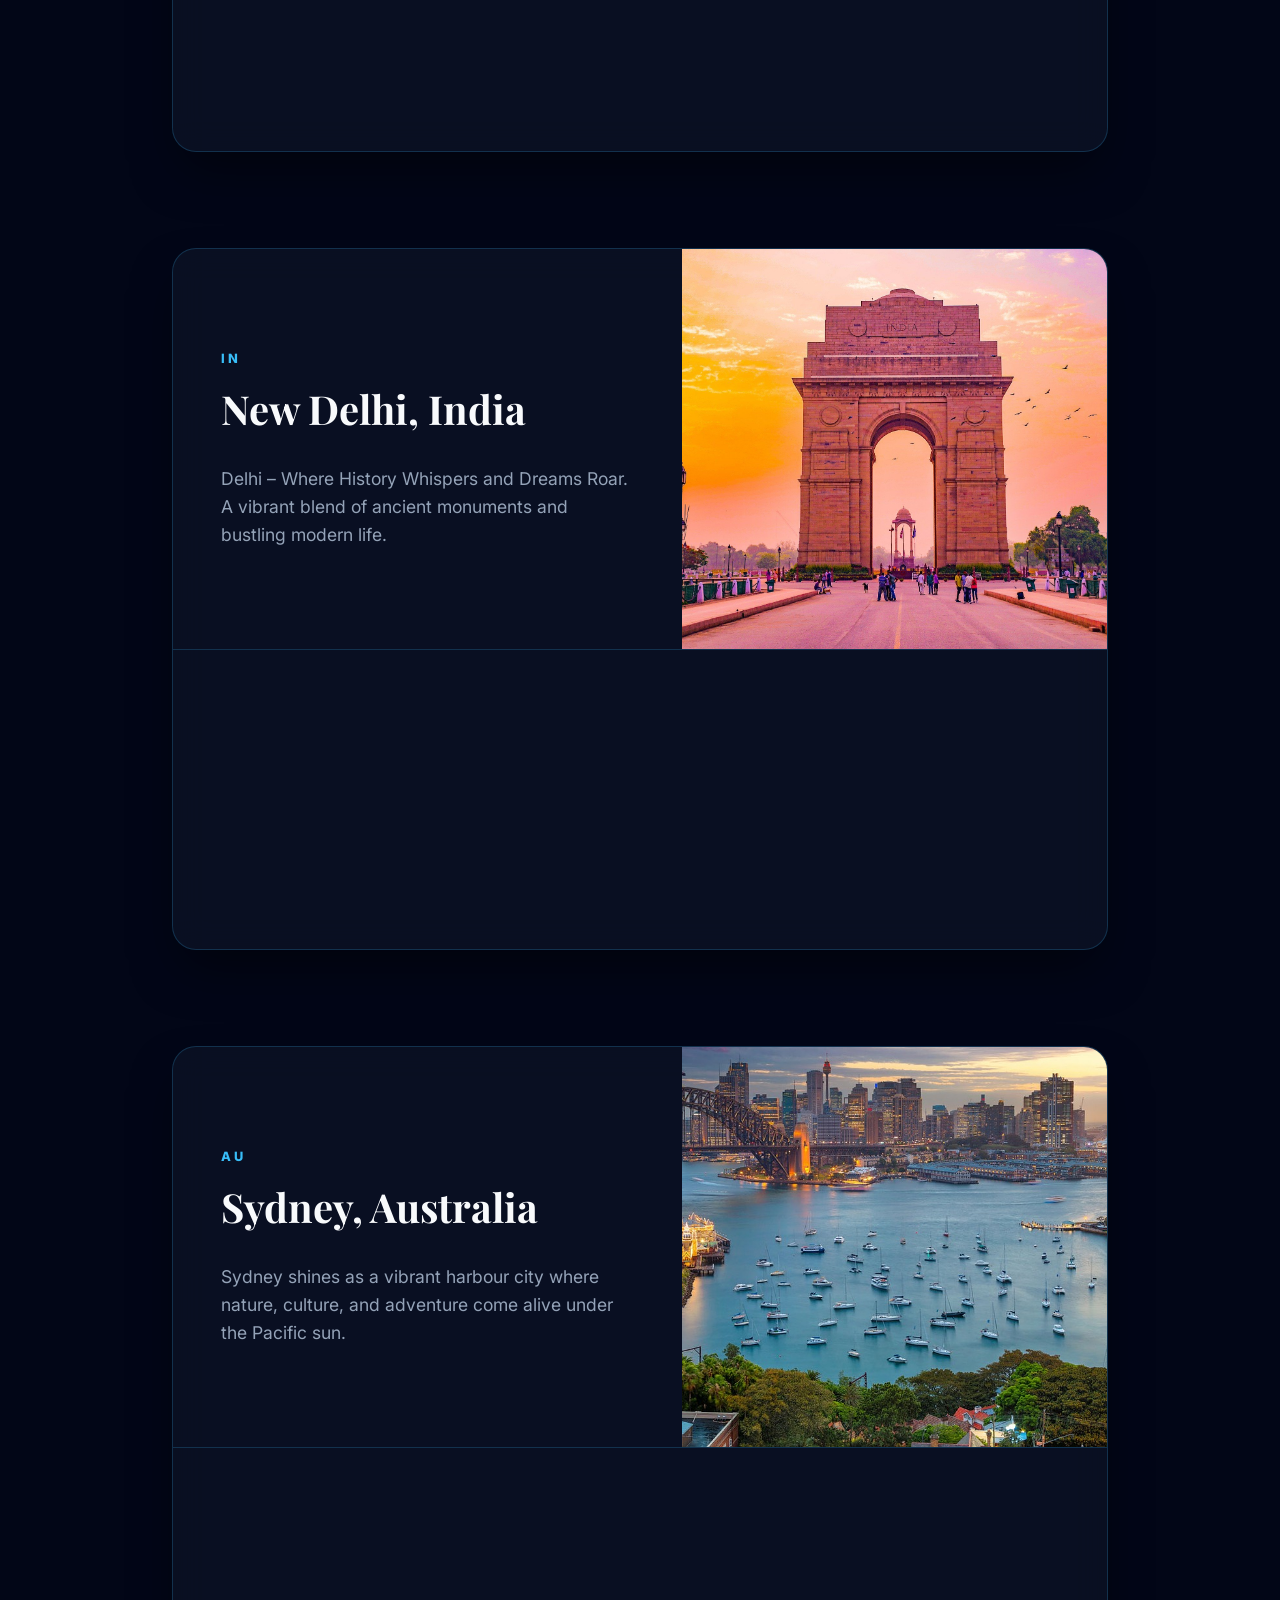
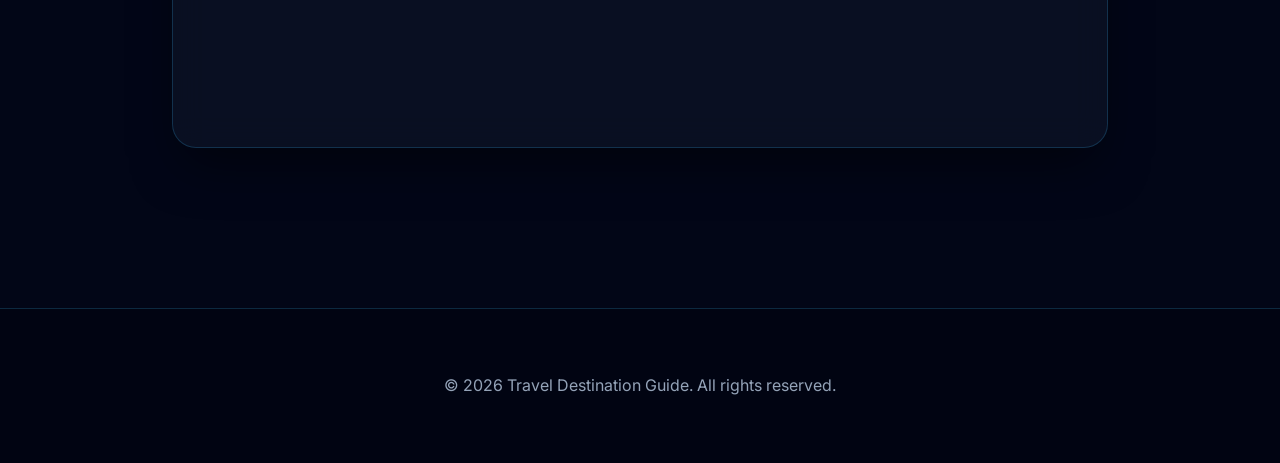
==== commit eaa20cb5: "Update image paths to use relative URLs" ====
--- a/index.html
+++ b/index.html
@@ -45,7 +45,7 @@
       >
         <div class="card-inner">
           <div class="card-front">
-            <img src="/R.jpeg" alt="Paris" />
+            <img src="./R.jpeg" alt="Paris" />
             <div class="card-title">Paris</div>
           </div>
           <div class="card-back">
@@ -61,7 +61,7 @@
       >
         <div class="card-inner">
           <div class="card-front">
-            <img src="/iStock-509472000.jpg" alt="Kyoto" />
+            <img src="./iStock-509472000.jpg" alt="Kyoto" />
             <div class="card-title">Kyoto</div>
           </div>
           <div class="card-back">
@@ -77,7 +77,7 @@
       >
         <div class="card-inner">
           <div class="card-front">
-            <img src="/CORT-NYC-StudyUSA07.jpg" alt="New York" />
+            <img src="./CORT-NYC-StudyUSA07.jpg" alt="New York" />
             <div class="card-title">NYC</div>
           </div>
           <div class="card-back">
@@ -93,7 +93,7 @@
       >
         <div class="card-inner">
           <div class="card-front">
-            <img src="/travel-4813658_1920.jpg" alt="Delhi" />
+            <img src="./travel-4813658_1920.jpg" alt="Delhi" />
             <div class="card-title">Delhi</div>
           </div>
           <div class="card-back">
@@ -109,7 +109,7 @@
       >
         <div class="card-inner">
           <div class="card-front">
-            <img src="/sydney-6803993_1280.jpg" alt="Sydney" />
+            <img src="./sydney-6803993_1280.jpg" alt="Sydney" />
             <div class="card-title">Sydney</div>
           </div>
           <div class="card-back">
@@ -132,7 +132,7 @@
             </p>
           </div>
           <div class="image-side">
-            <img src="/R.jpeg" alt="Paris" />
+            <img src="./R.jpeg" alt="Paris" />
           </div>
         </div>
         <div class="map-container">
@@ -155,7 +155,7 @@
             </p>
           </div>
           <div class="image-side">
-            <img src="/iStock-509472000.jpg" alt="Kyoto" />
+            <img src="./iStock-509472000.jpg" alt="Kyoto" />
           </div>
         </div>
         <div class="map-container">
@@ -178,7 +178,7 @@
             </p>
           </div>
           <div class="image-side">
-            <img src="/CORT-NYC-StudyUSA07.jpg" alt="New York City" />
+            <img src="./CORT-NYC-StudyUSA07.jpg" alt="New York City" />
           </div>
         </div>
         <div class="map-container">
@@ -201,7 +201,7 @@
             </p>
           </div>
           <div class="image-side">
-            <img src="/travel-4813658_1920.jpg" alt="Delhi" />
+            <img src="./travel-4813658_1920.jpg" alt="Delhi" />
           </div>
         </div>
         <div class="map-container">
@@ -224,7 +224,7 @@
             </p>
           </div>
           <div class="image-side">
-            <img src="/sydney-6803993_1280.jpg" alt="Sydney" />
+            <img src="./sydney-6803993_1280.jpg" alt="Sydney" />
           </div>
         </div>
         <div class="map-container">
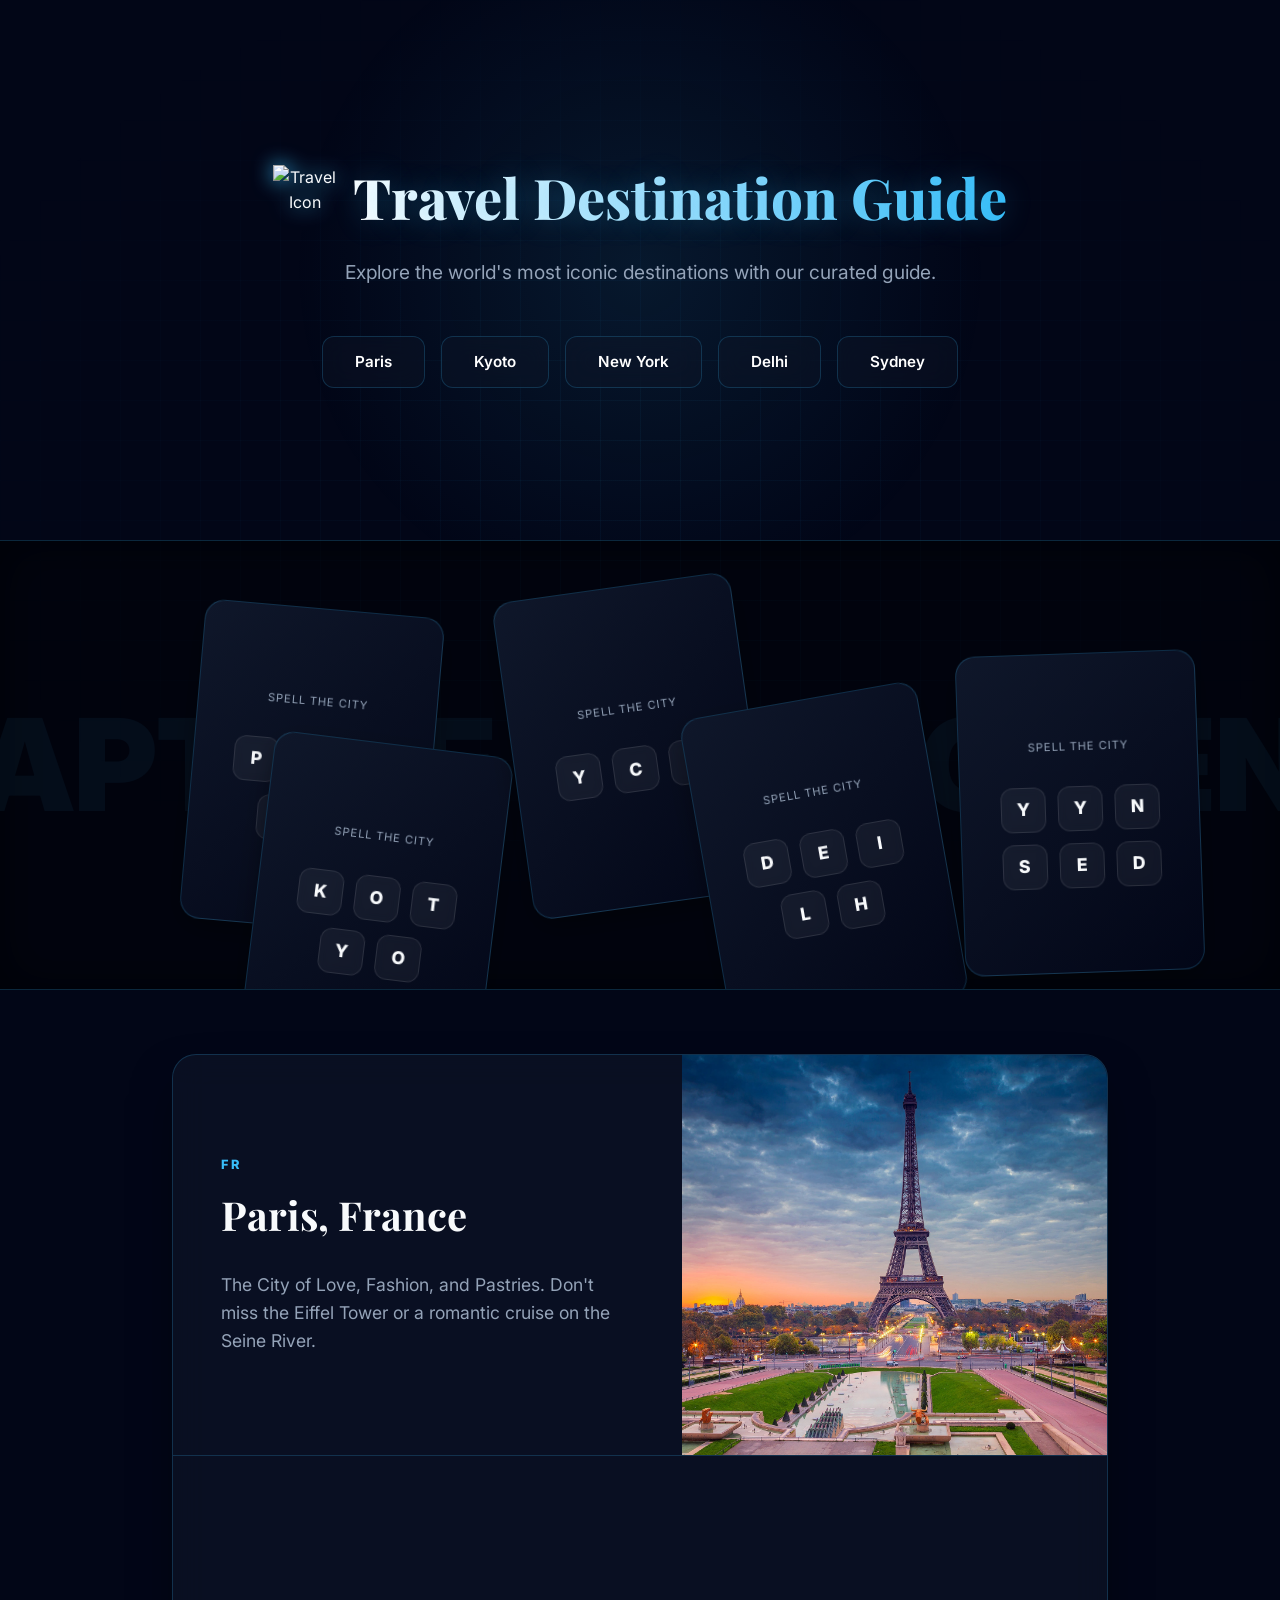
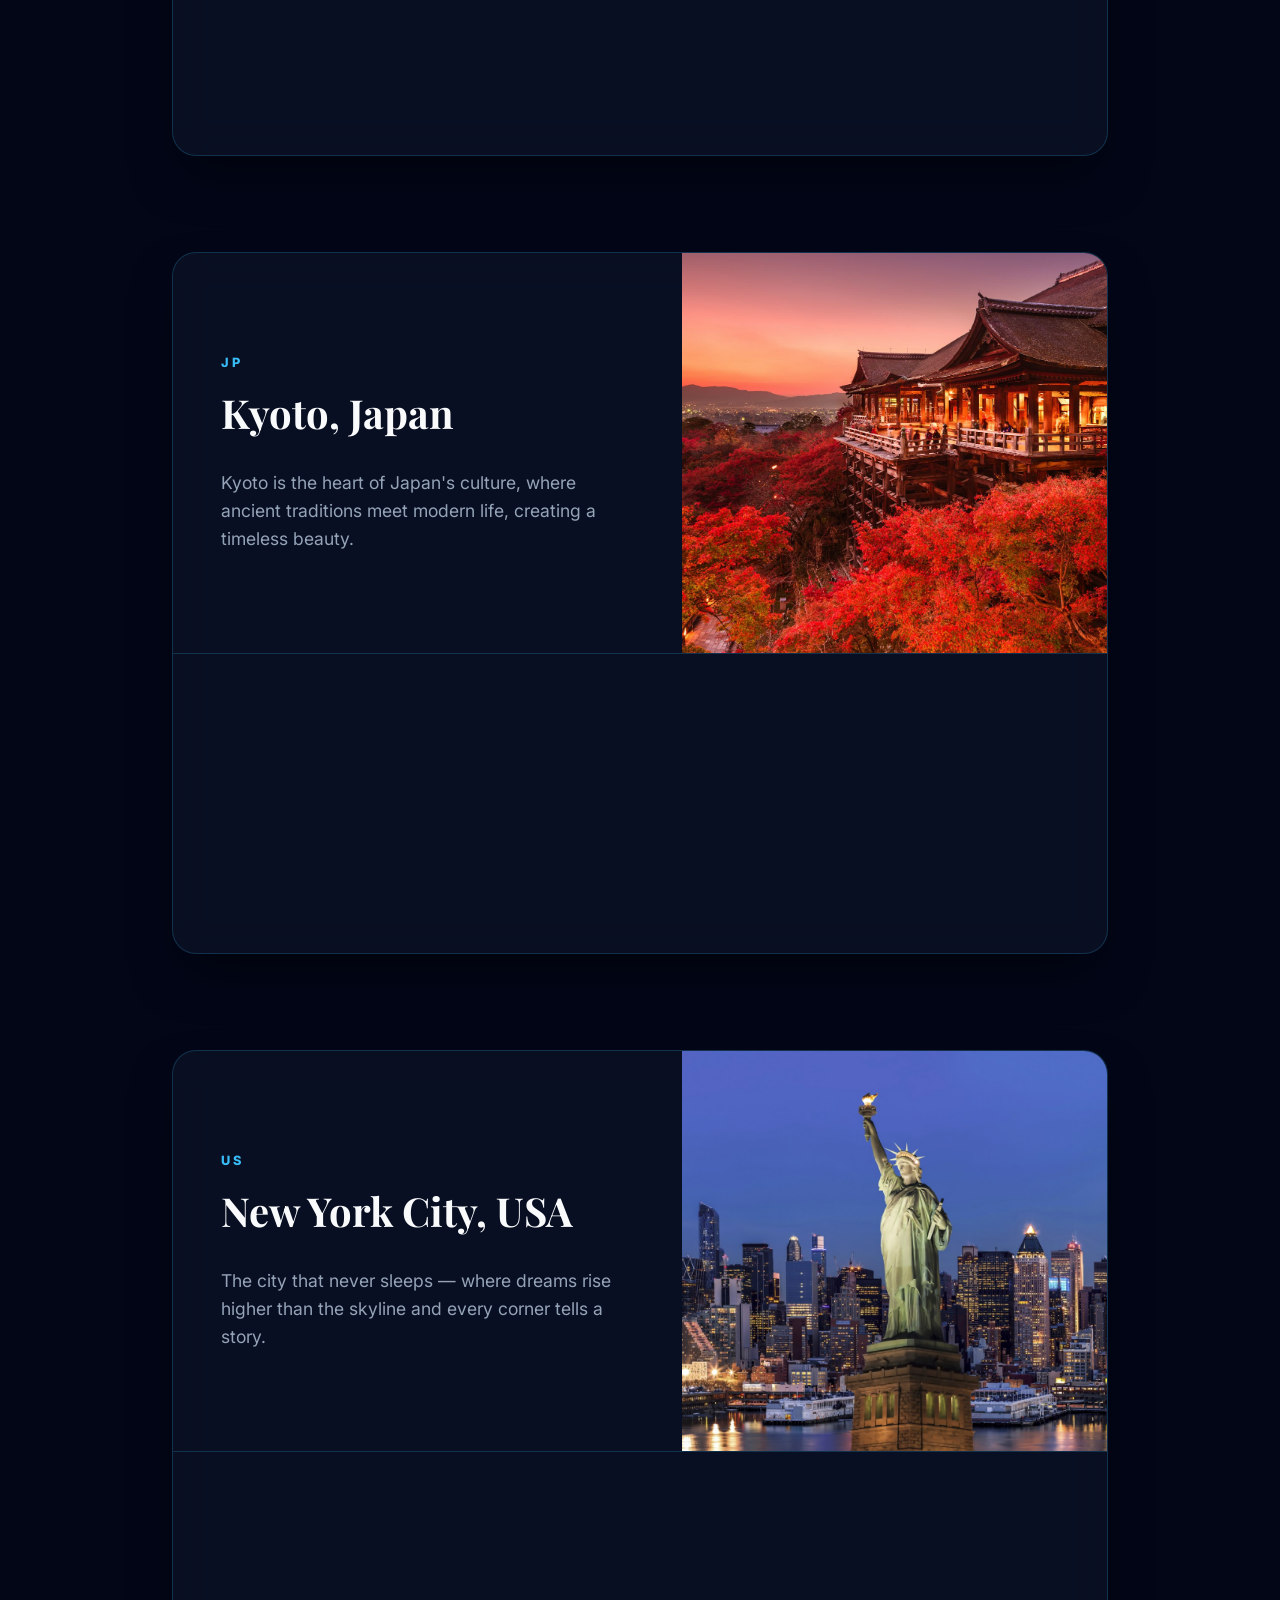
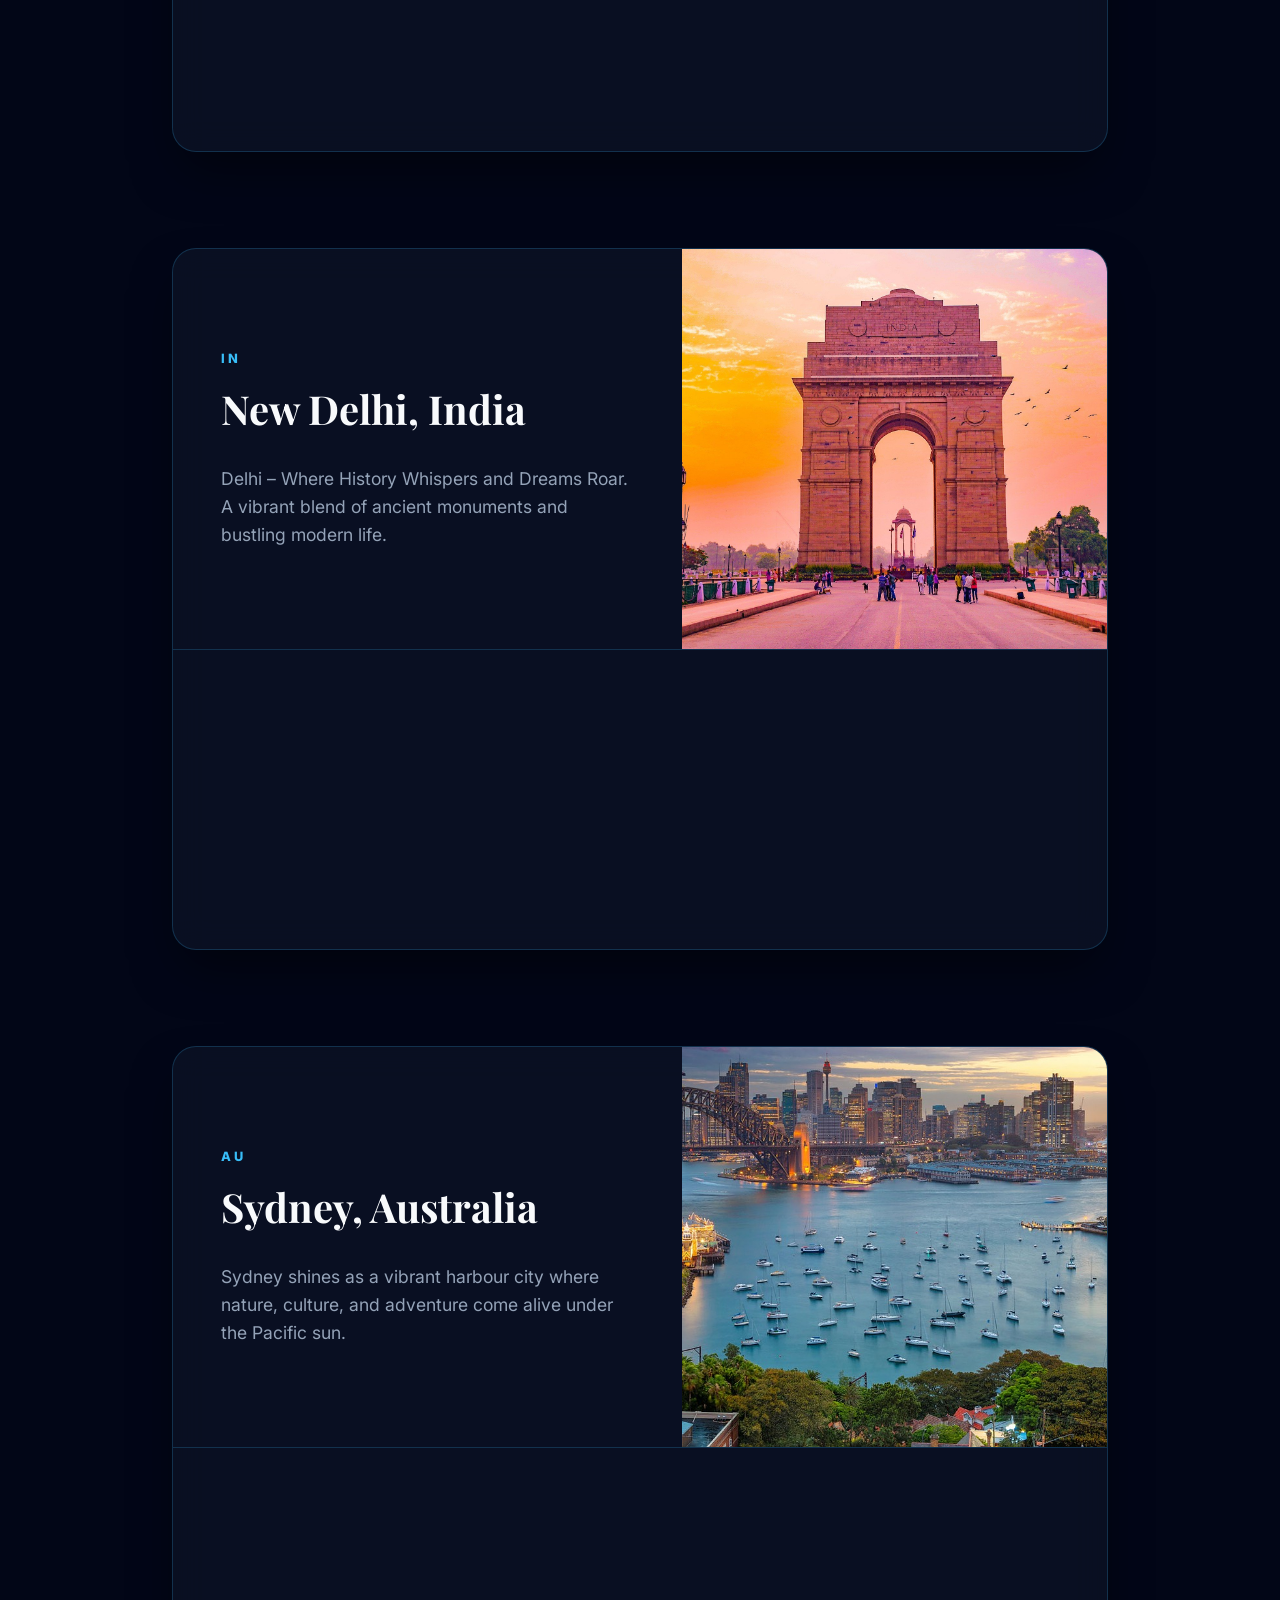
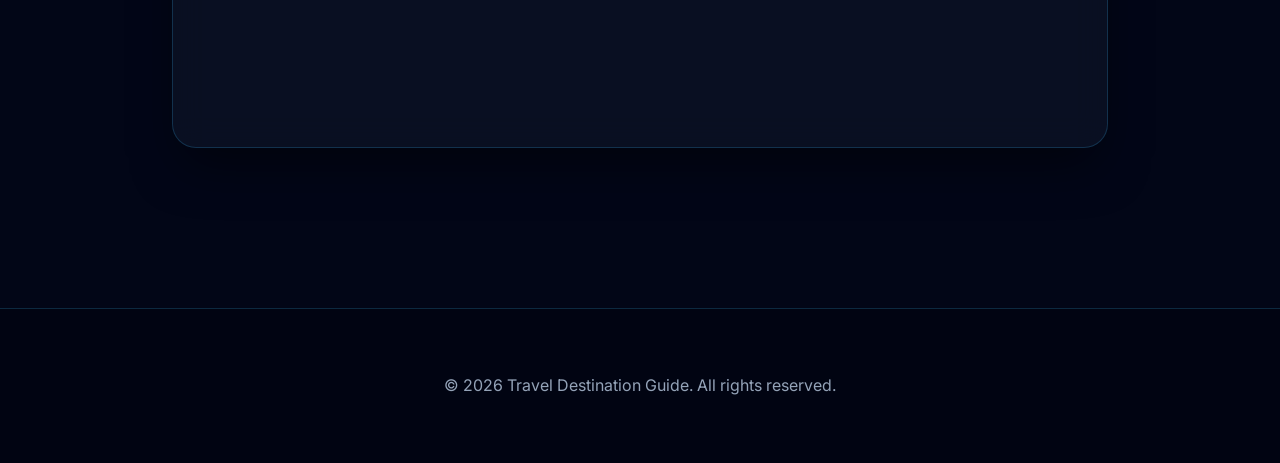
==== commit f6c2cf5d: "Remove leading dot from image source path" ====
--- a/index.html
+++ b/index.html
@@ -224,7 +224,7 @@
             </p>
           </div>
           <div class="image-side">
-            <img src="./sydney-6803993_1280.jpg" alt="Sydney" />
+            <img src="sydney-6803993_1280.jpg" alt="Sydney" />
           </div>
         </div>
         <div class="map-container">
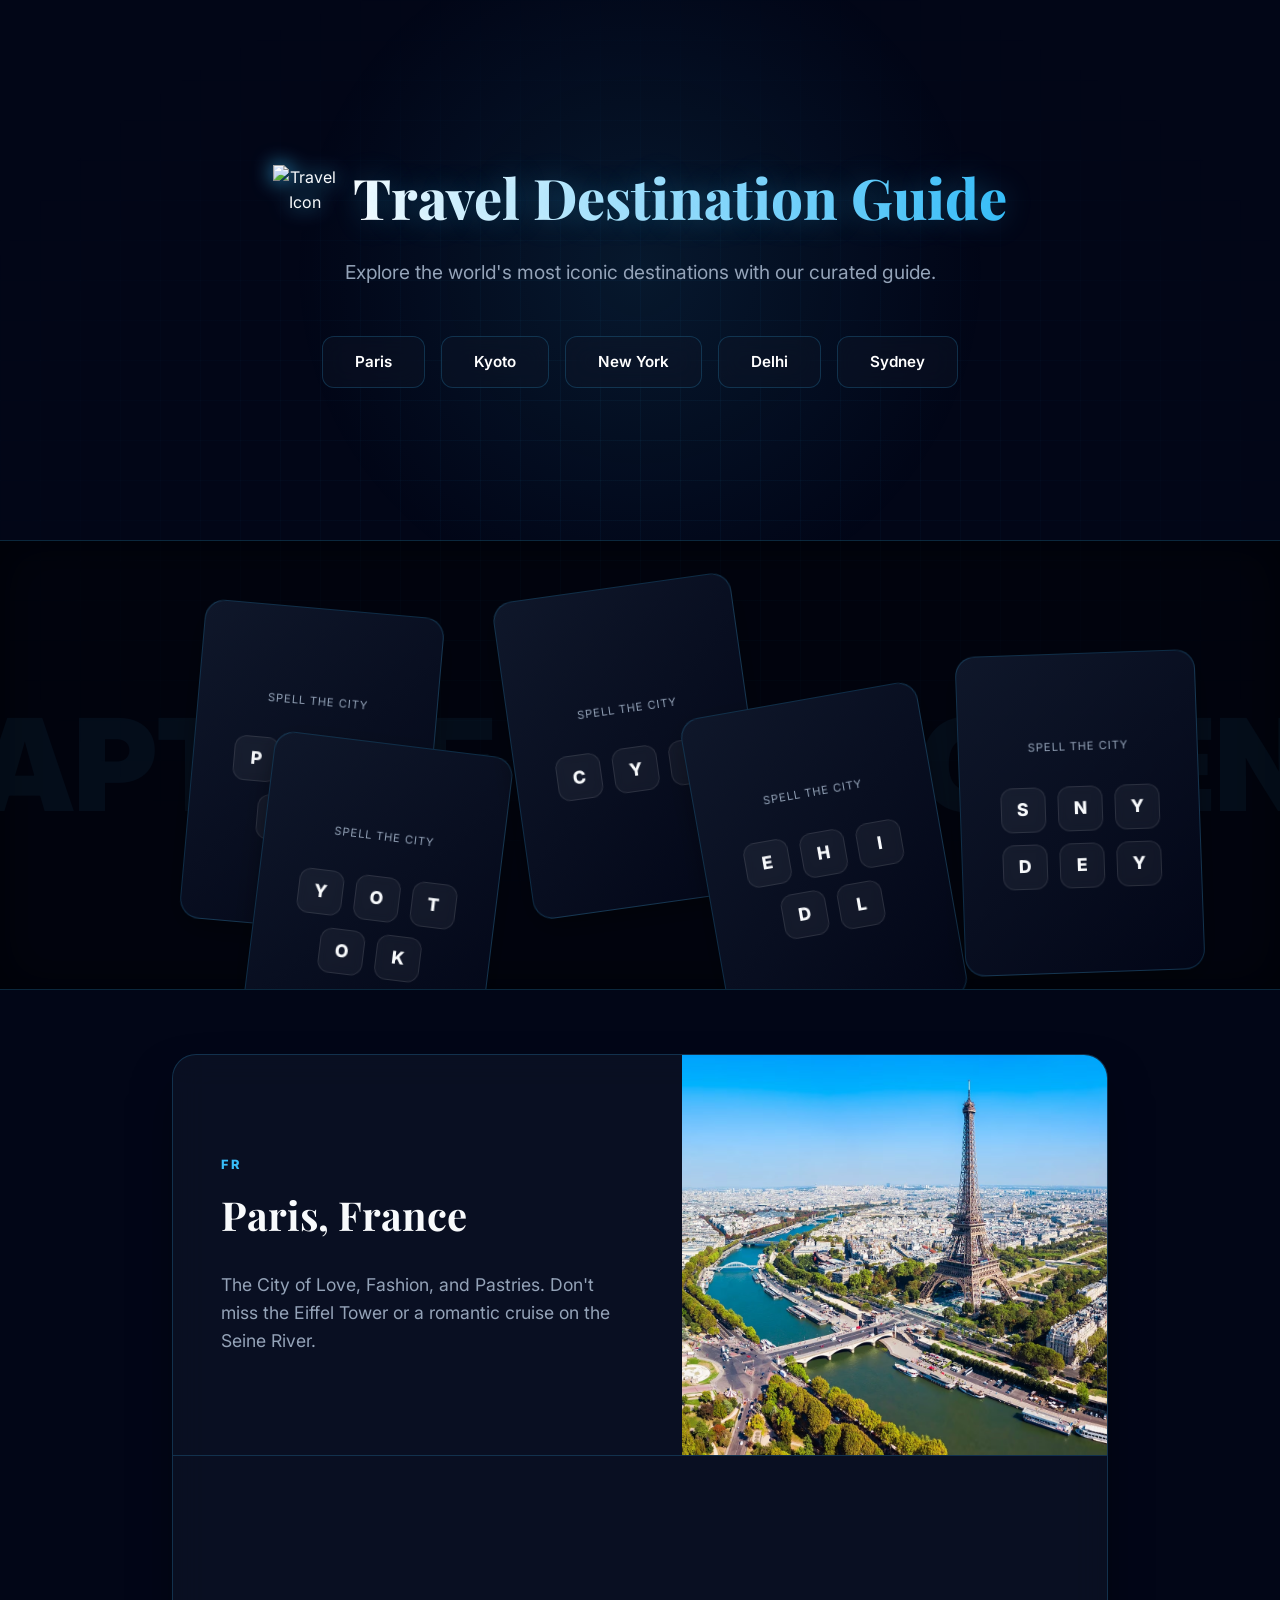
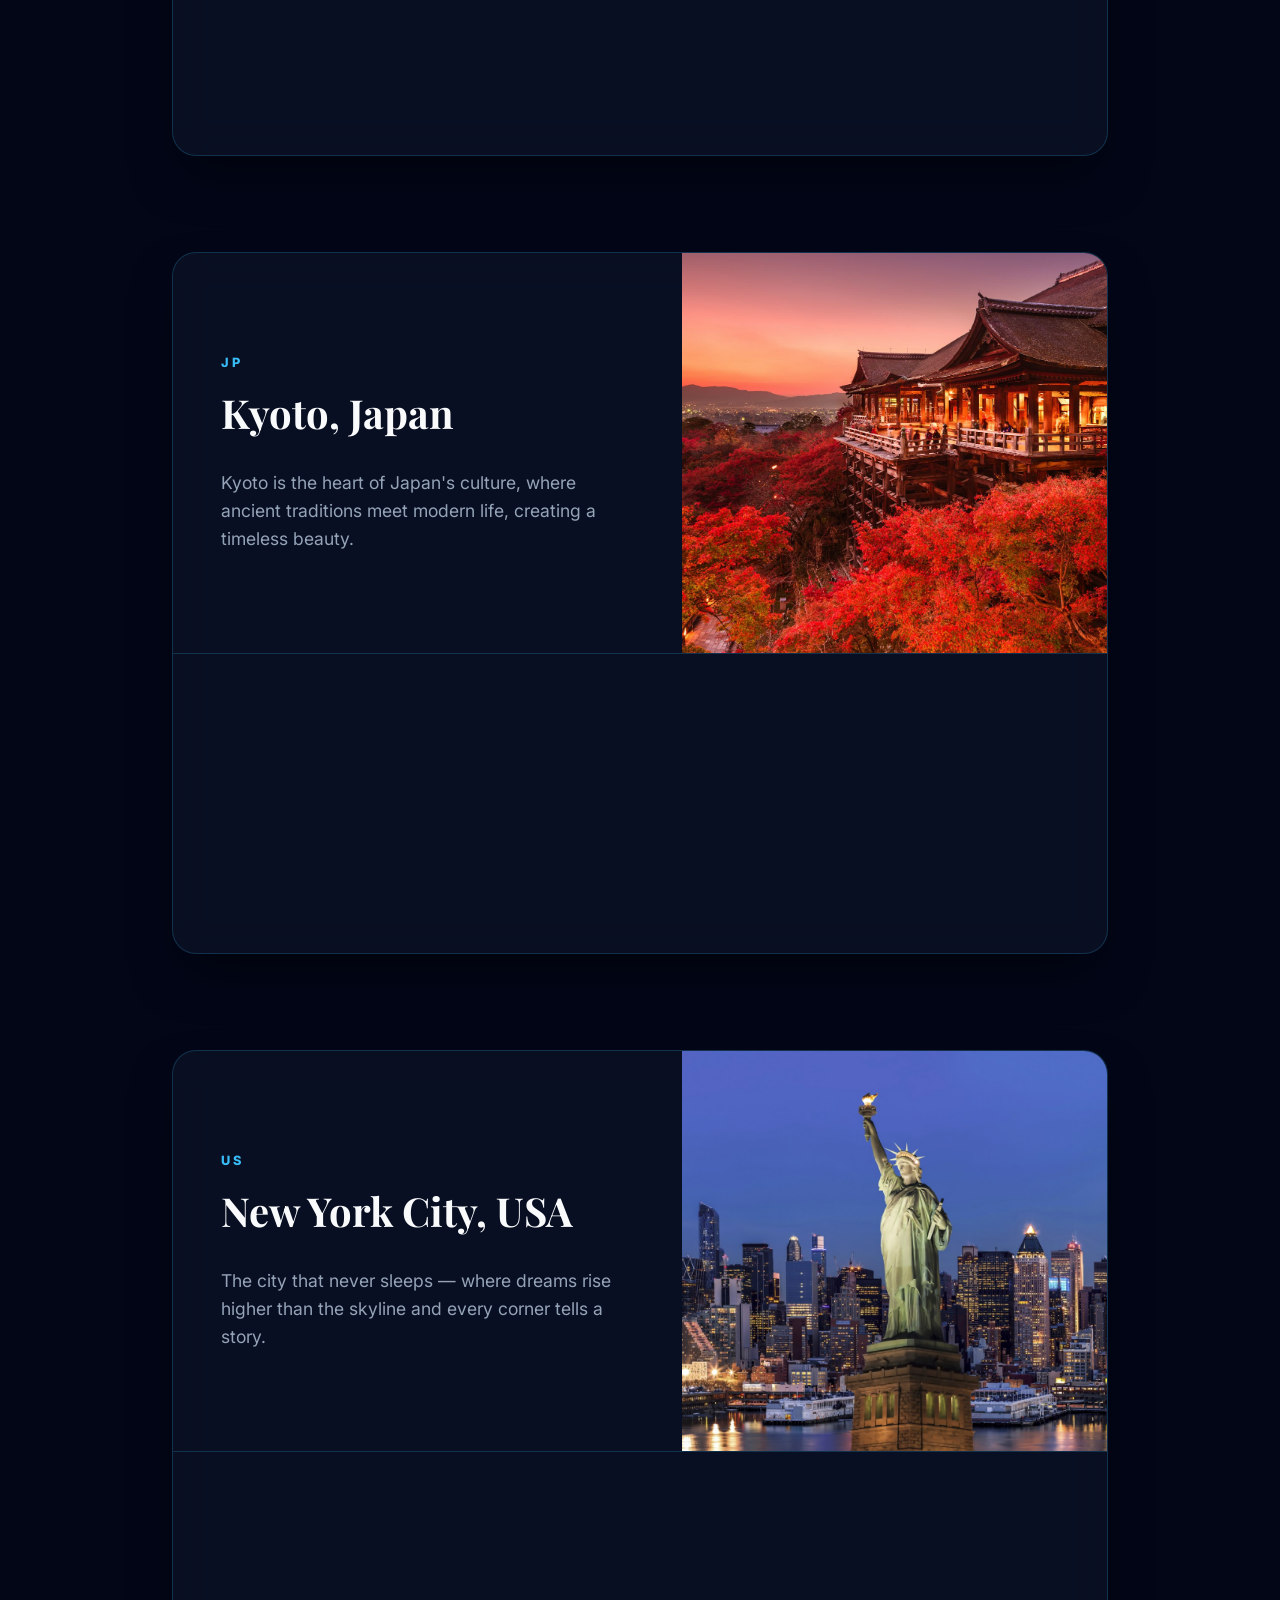
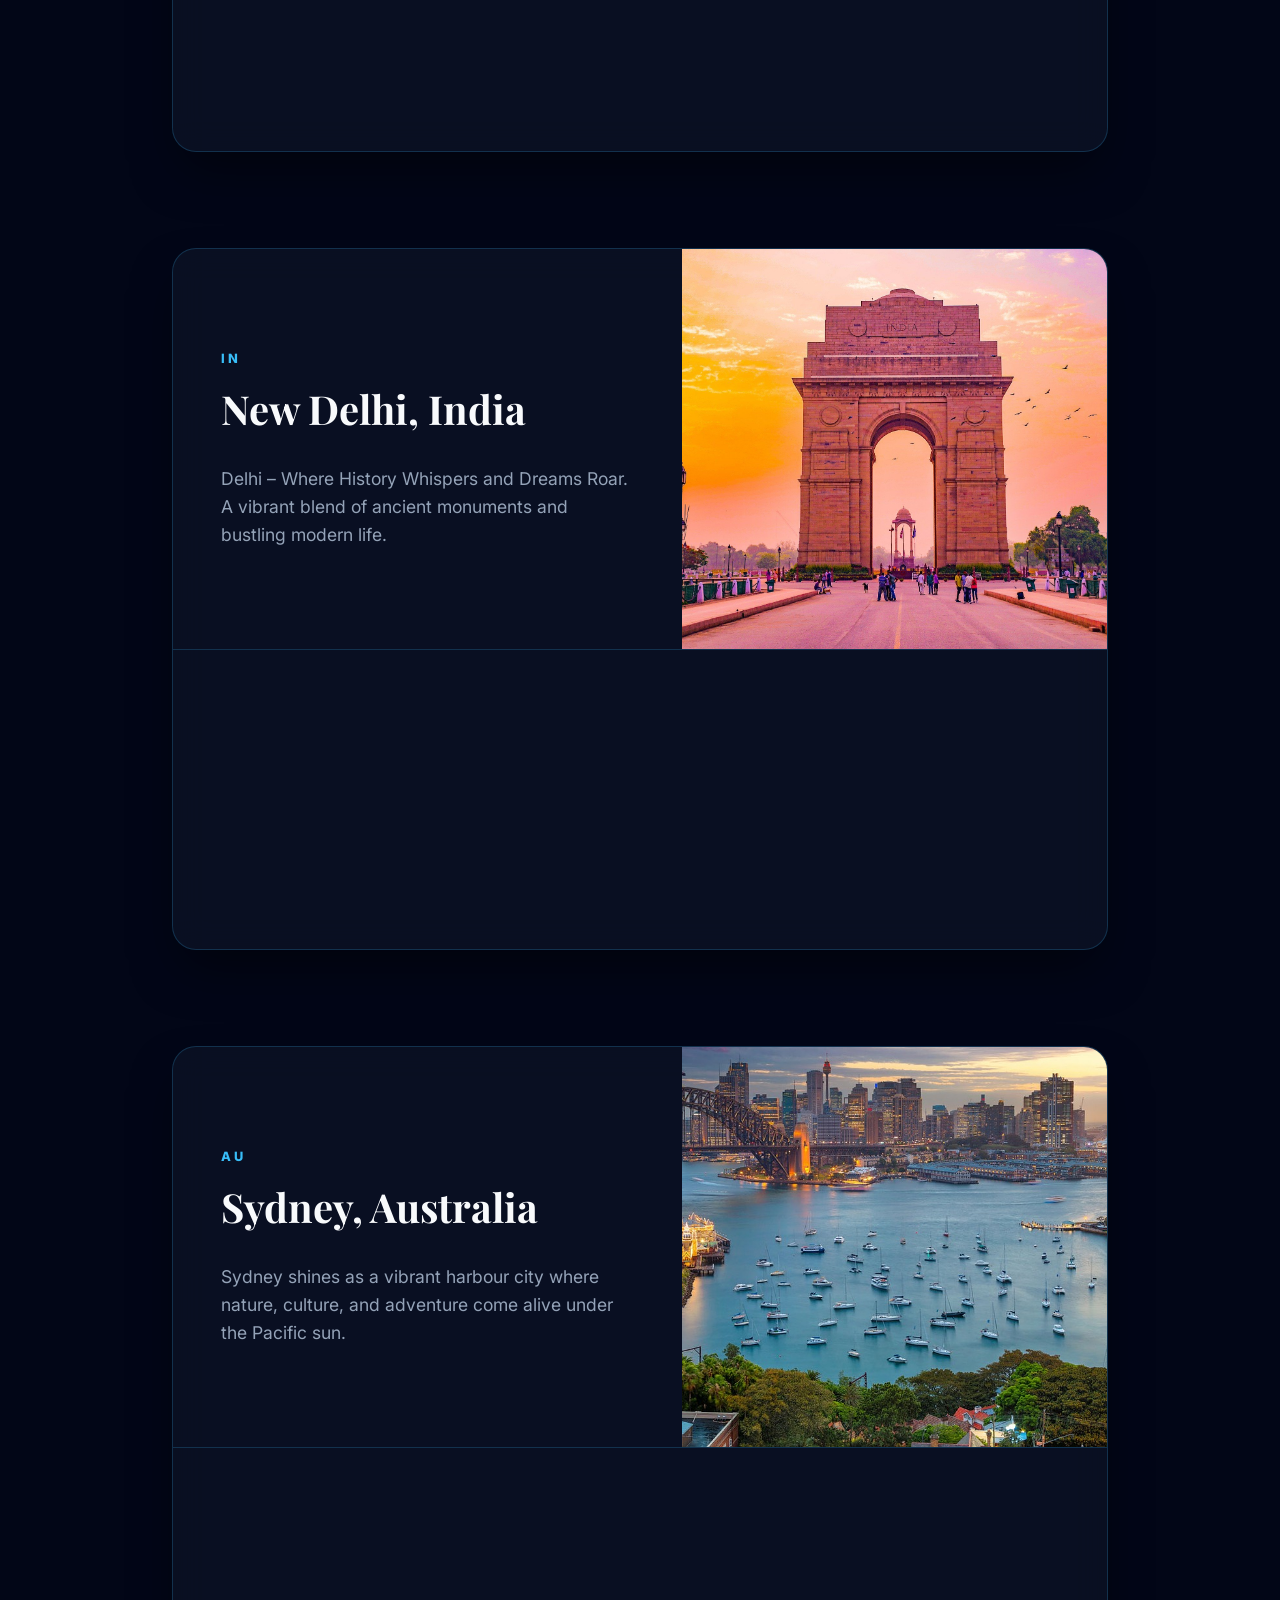
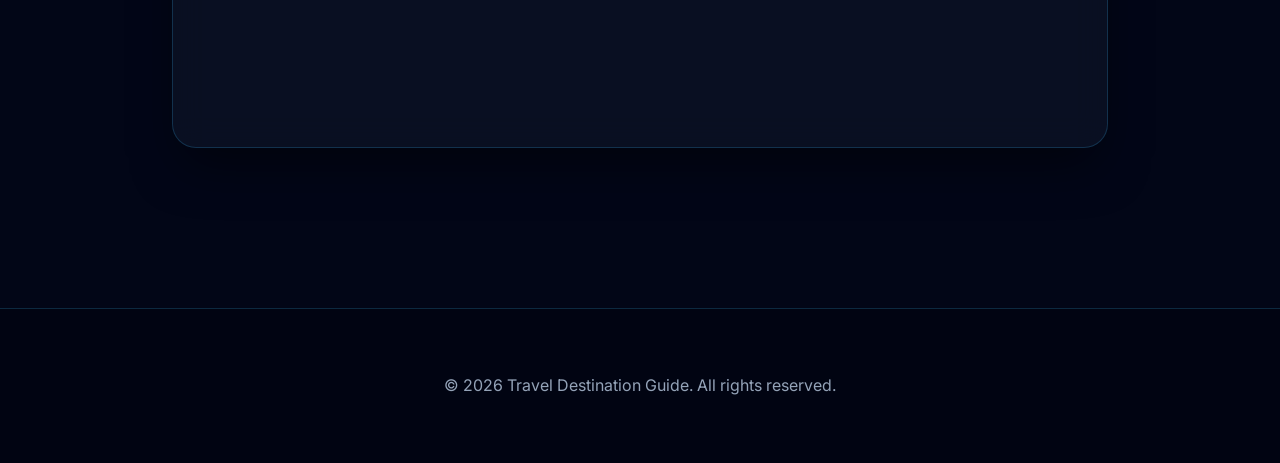
==== commit d9177ce9: "Update image sources in index.html" ====
--- a/index.html
+++ b/index.html
@@ -132,7 +132,7 @@
             </p>
           </div>
           <div class="image-side">
-            <img src="./R.jpeg" alt="Paris" />
+            <img src="./9fbda0f4-926d-4d0e-8570-432c724fa40f.avif" alt="Paris" />
           </div>
         </div>
         <div class="map-container">
@@ -224,7 +224,7 @@
             </p>
           </div>
           <div class="image-side">
-            <img src="sydney-6803993_1280.jpg" alt="Sydney" />
+            <img src="./sydney-6803993_1280.jpg" alt="Sydney" />
           </div>
         </div>
         <div class="map-container">
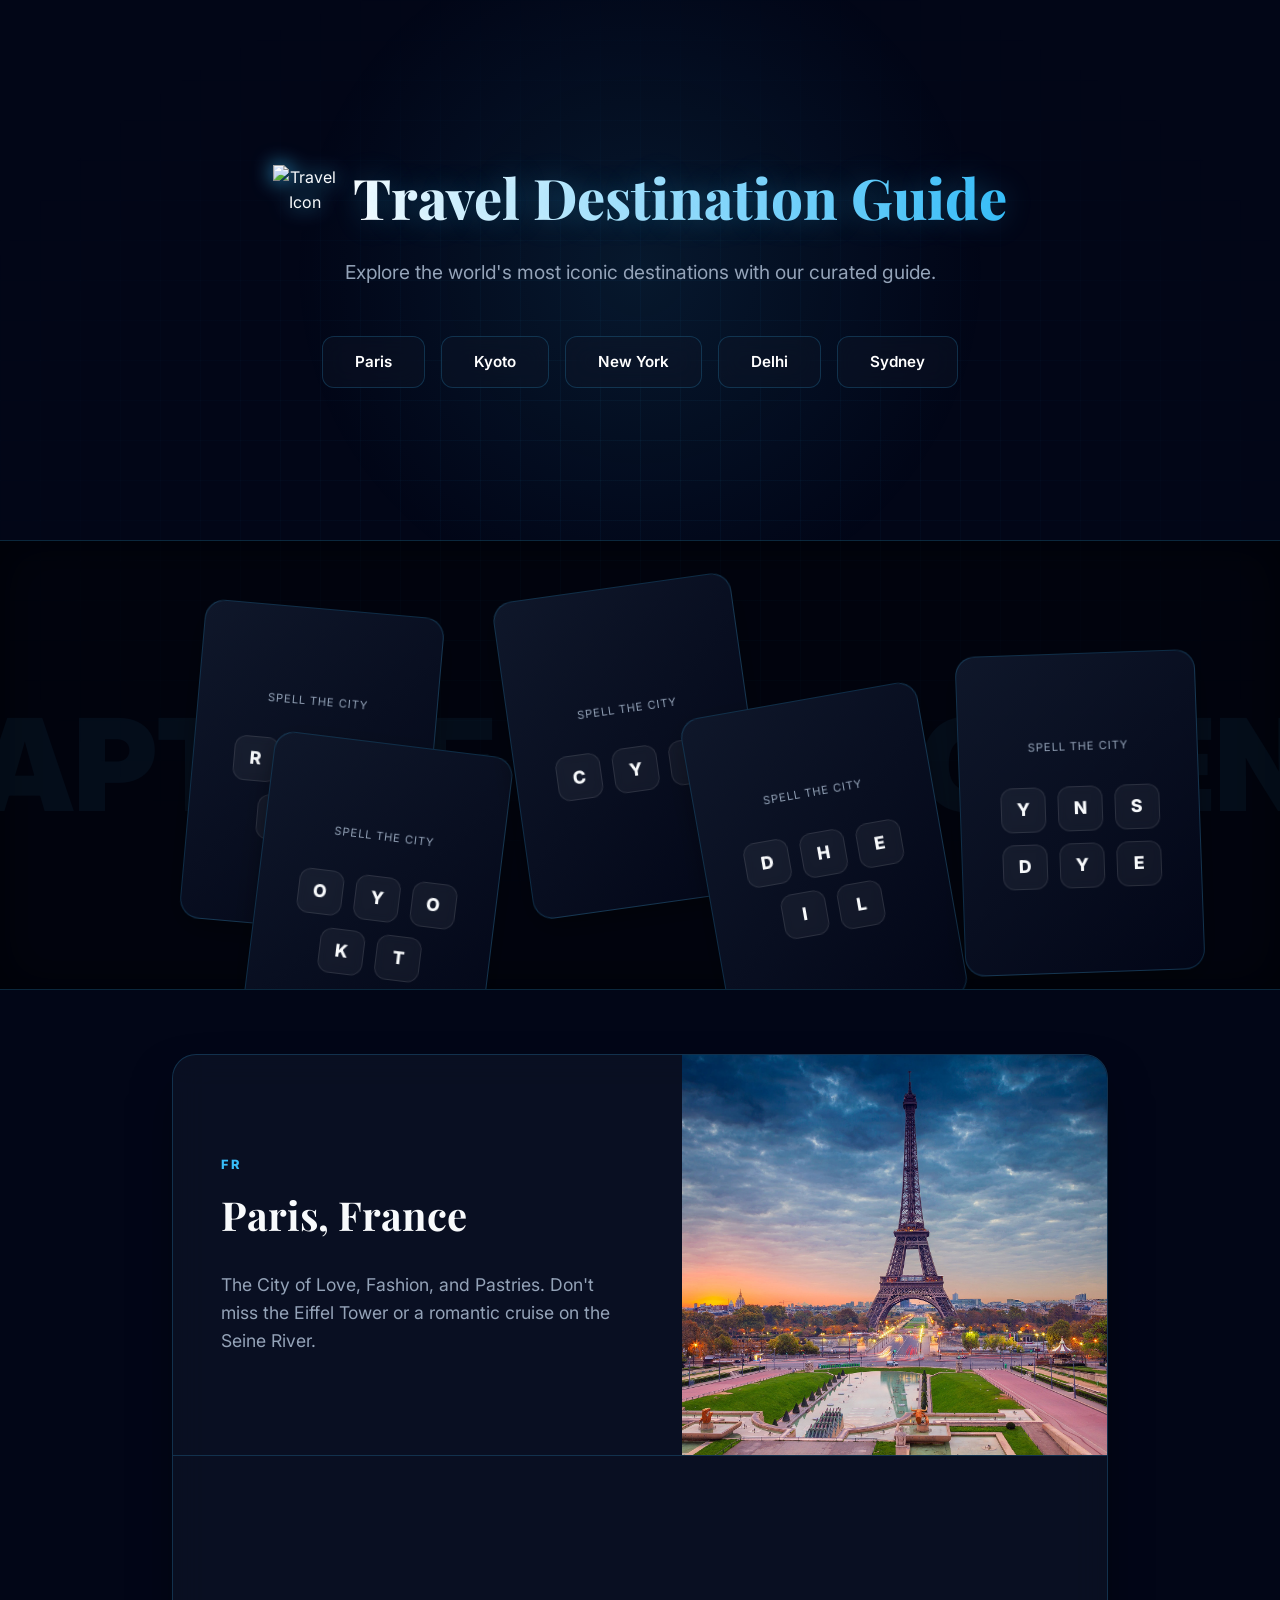
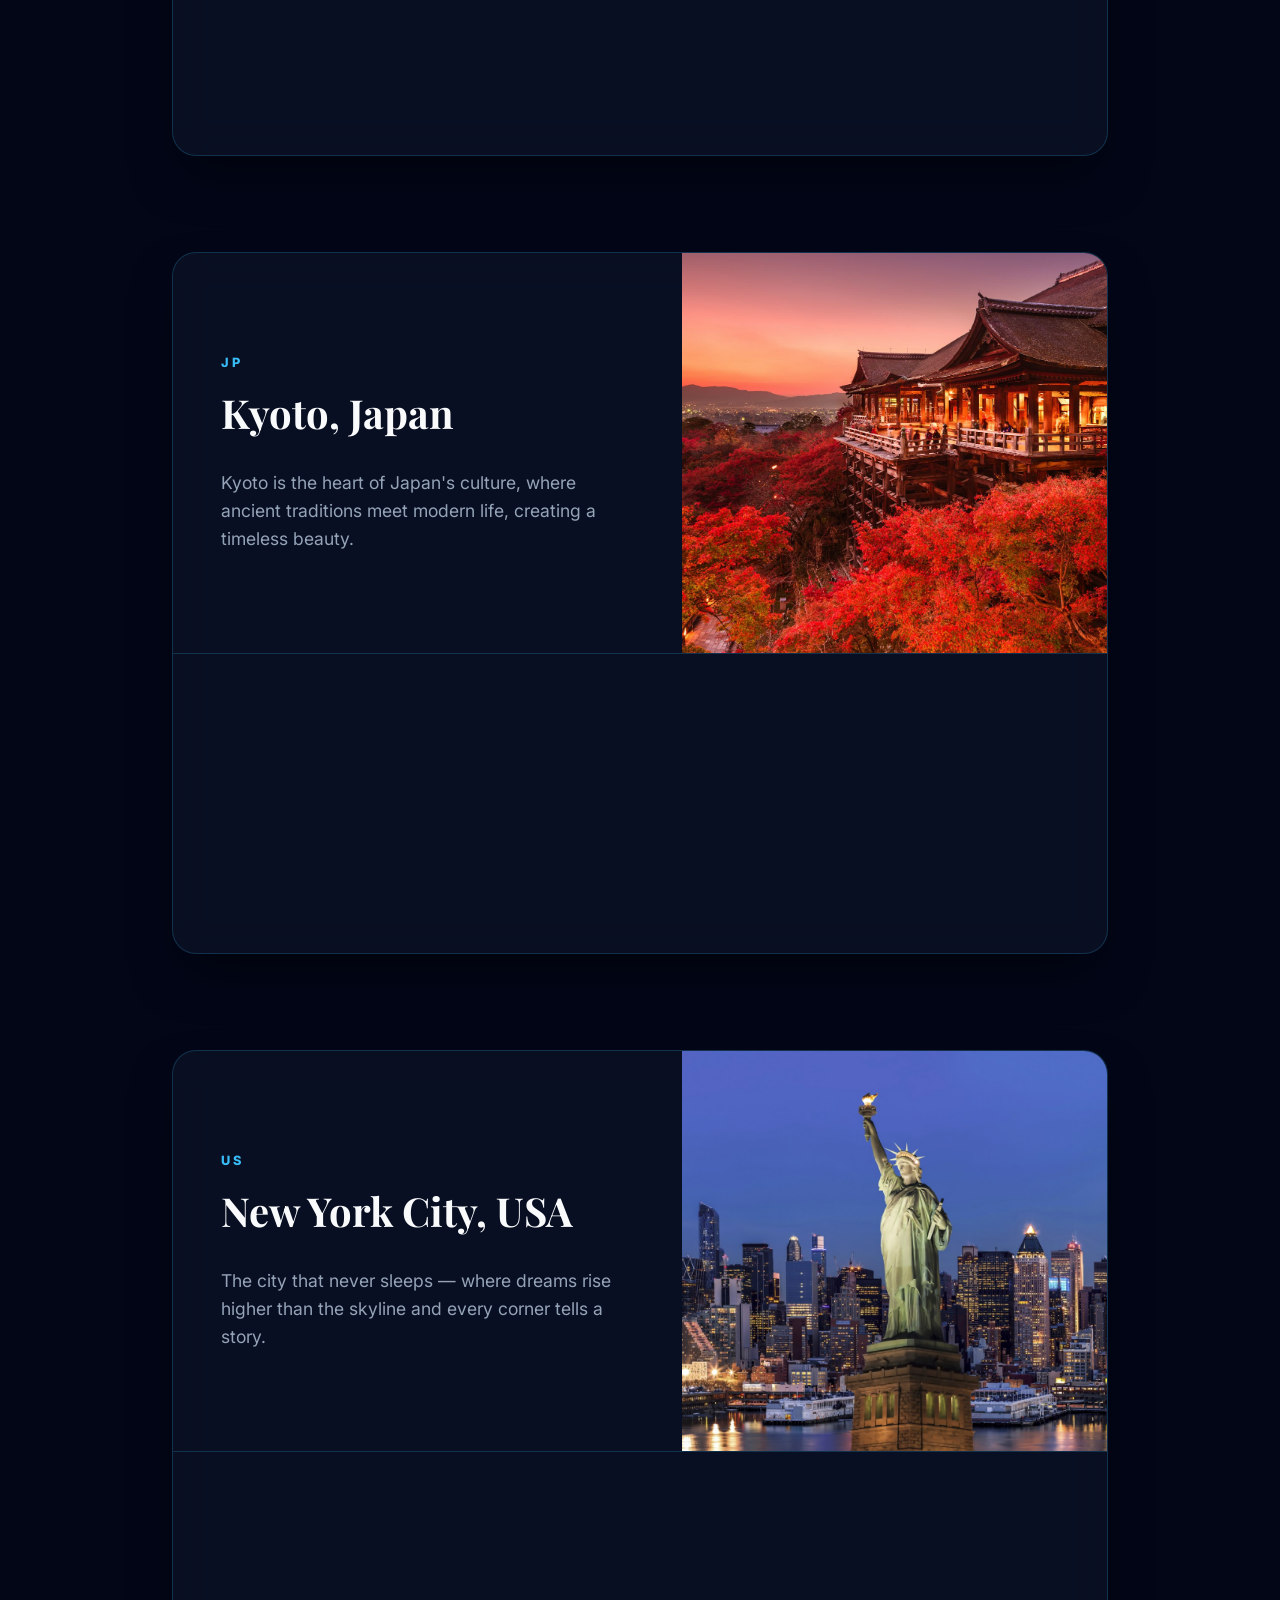
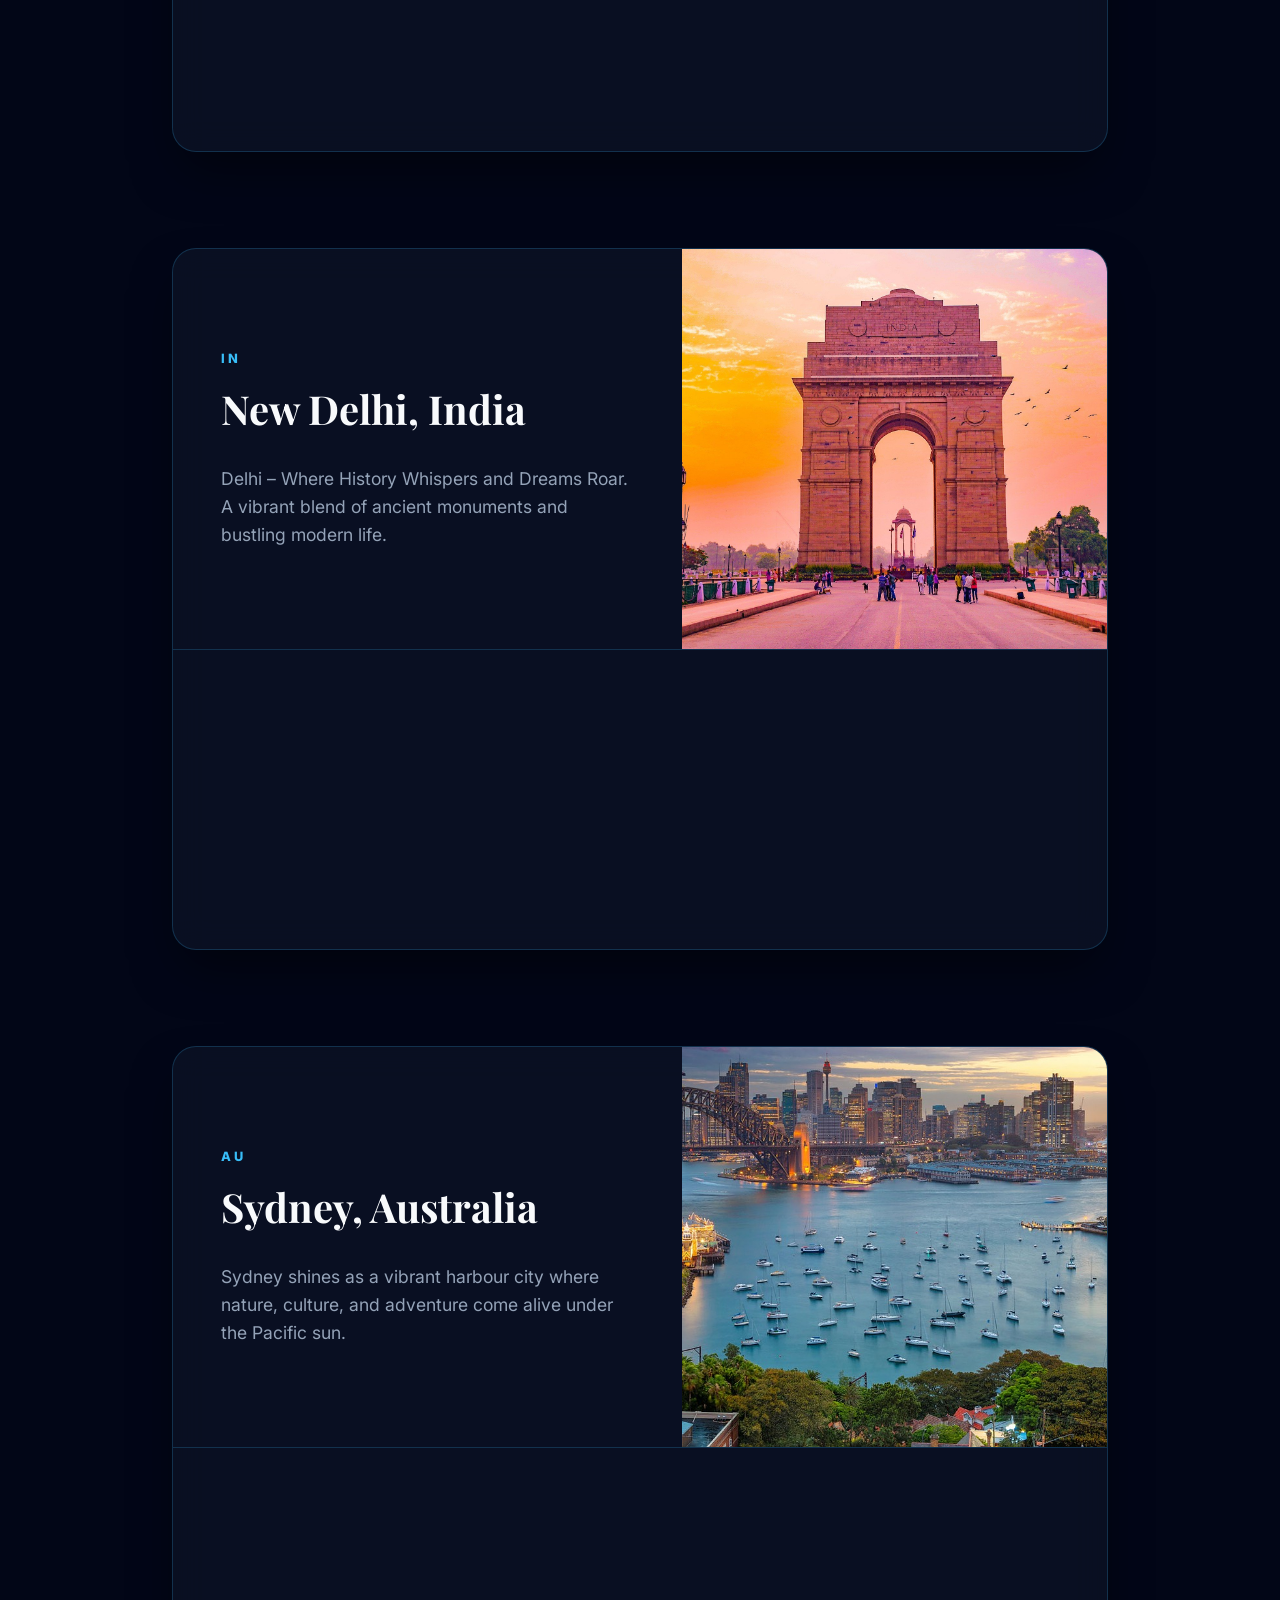
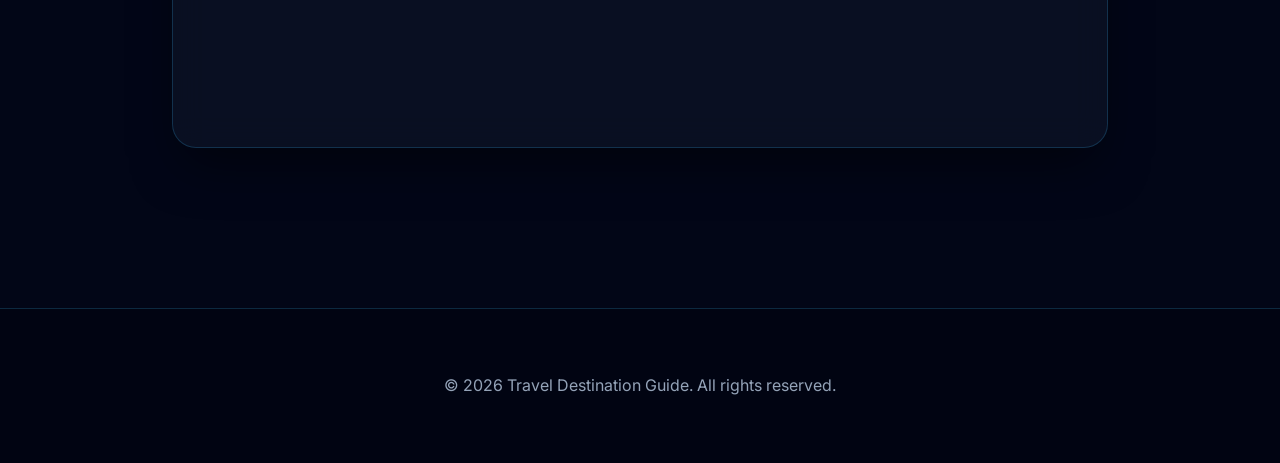
==== commit fb1fff49: "Update image source in index.html" ====
--- a/index.html
+++ b/index.html
@@ -132,7 +132,7 @@
             </p>
           </div>
           <div class="image-side">
-            <img src="./9fbda0f4-926d-4d0e-8570-432c724fa40f.avif" alt="Paris" />
+            <img src="./R.jpeg" alt="Paris" />
           </div>
         </div>
         <div class="map-container">
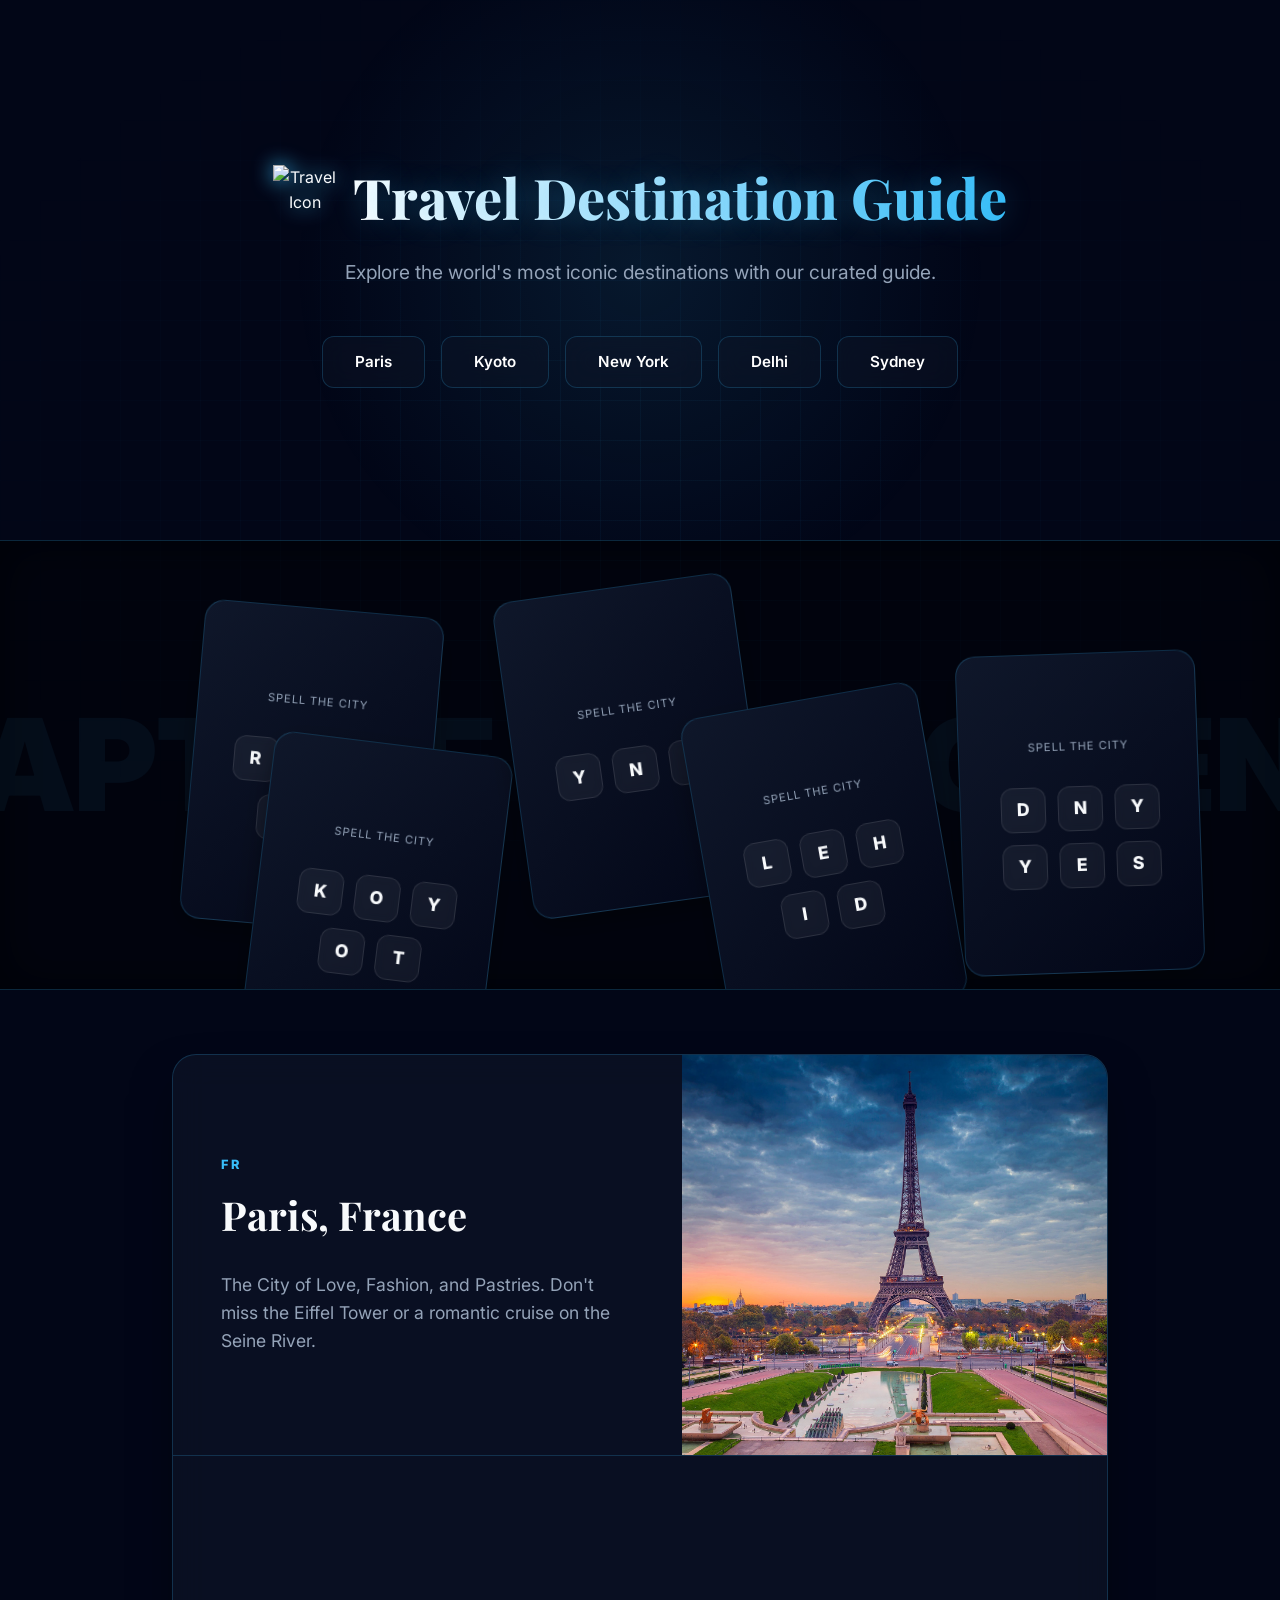
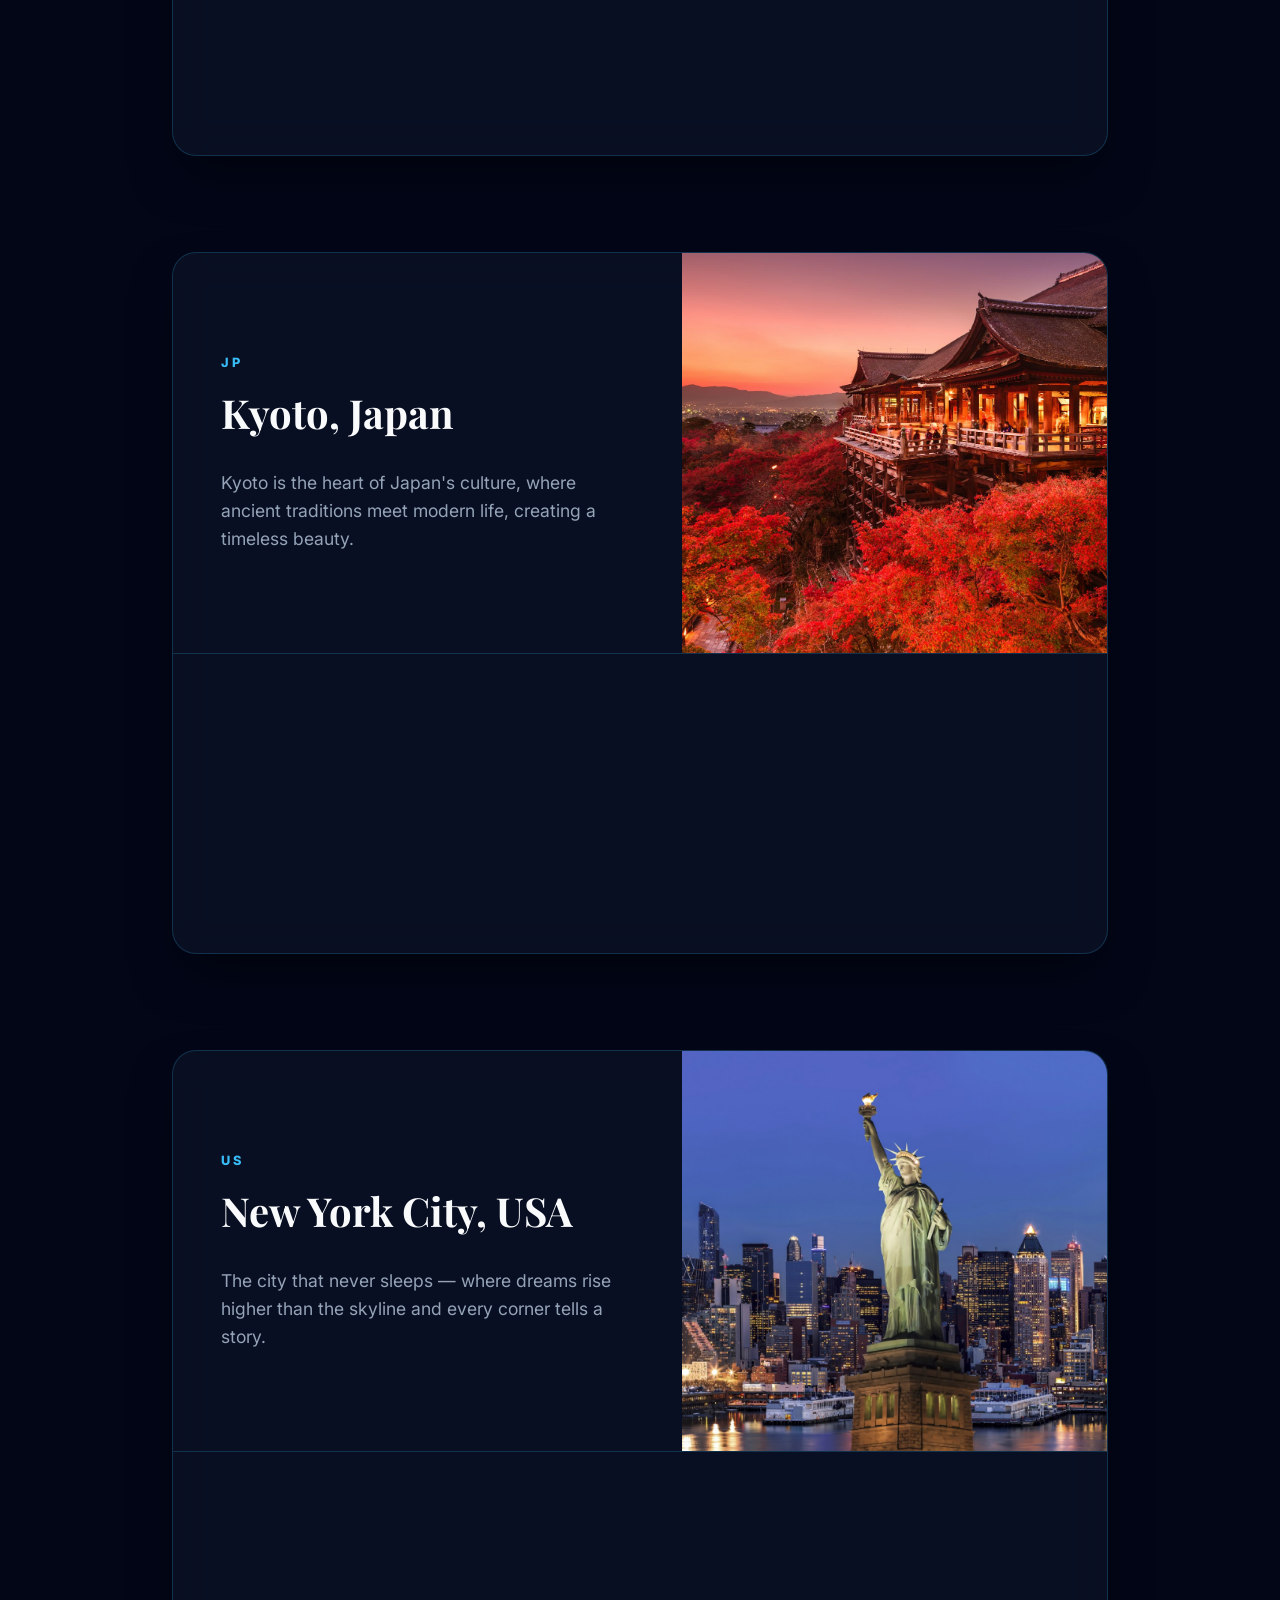
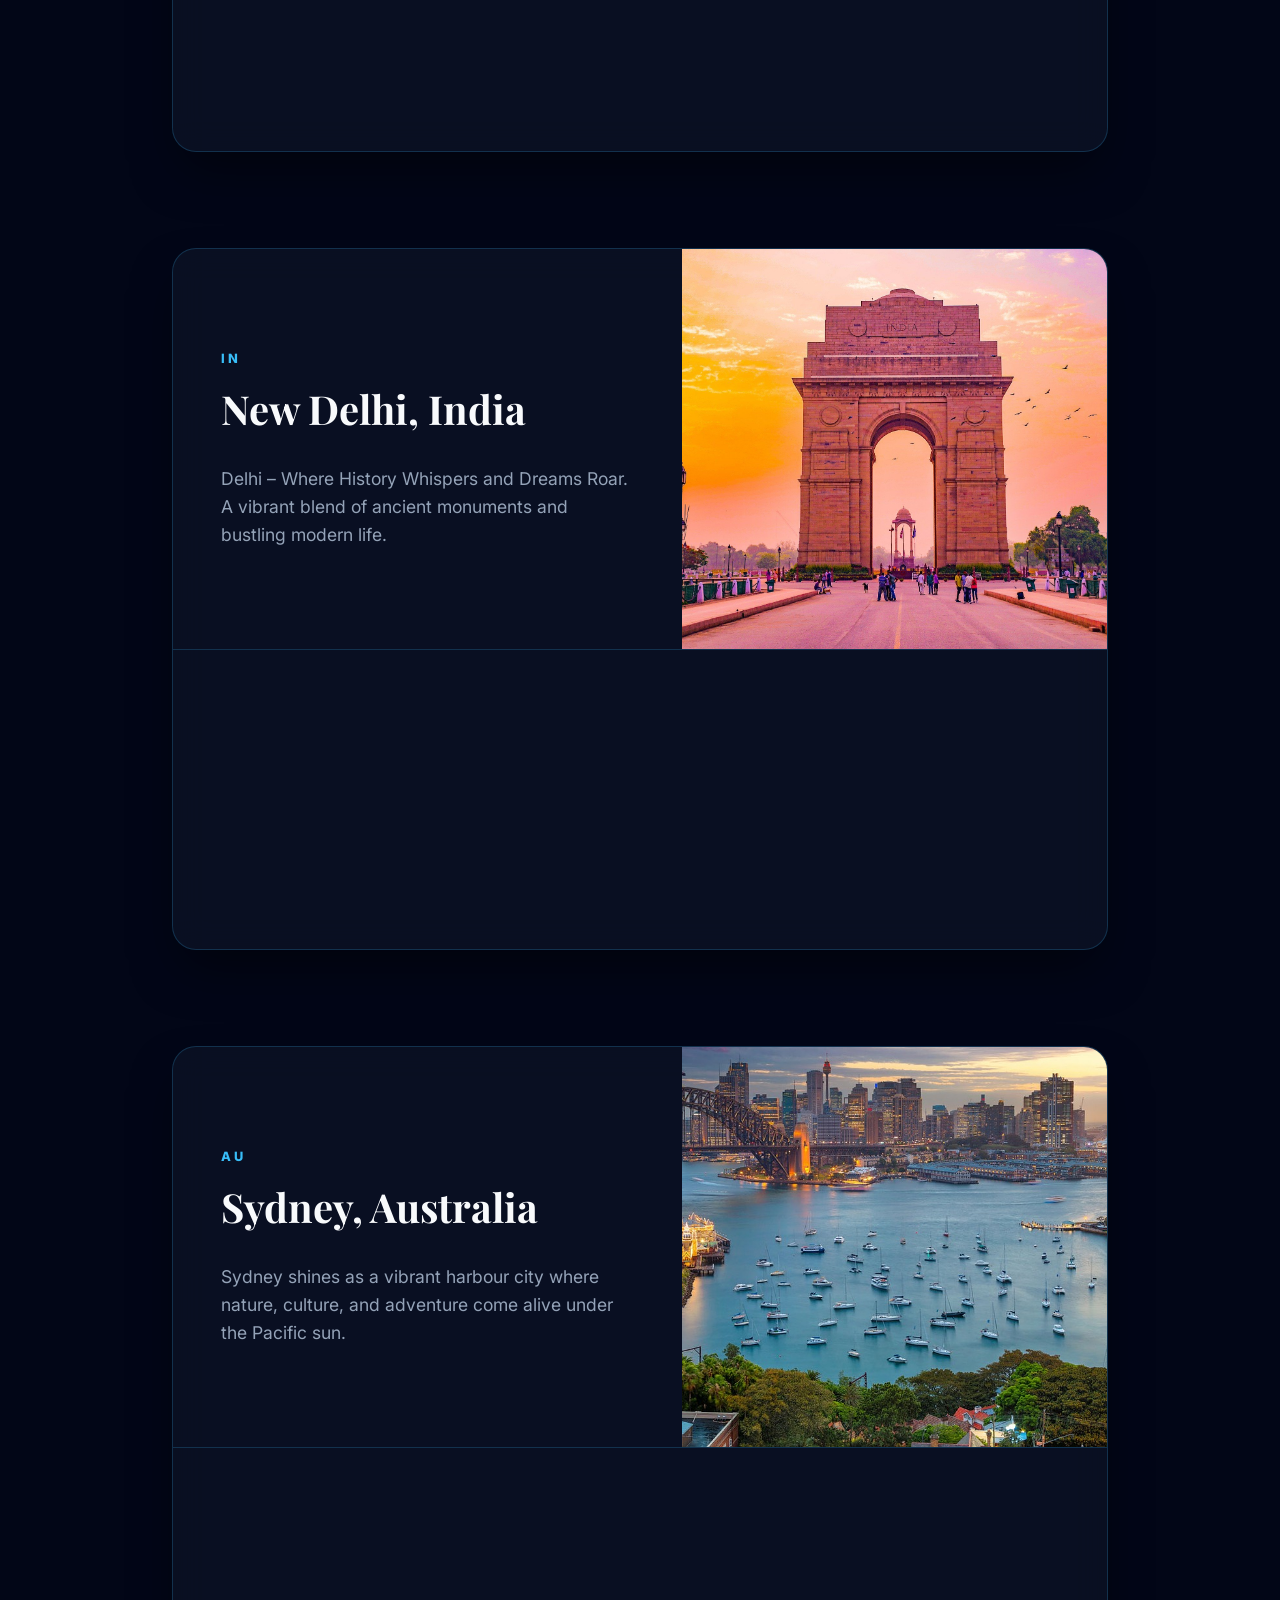
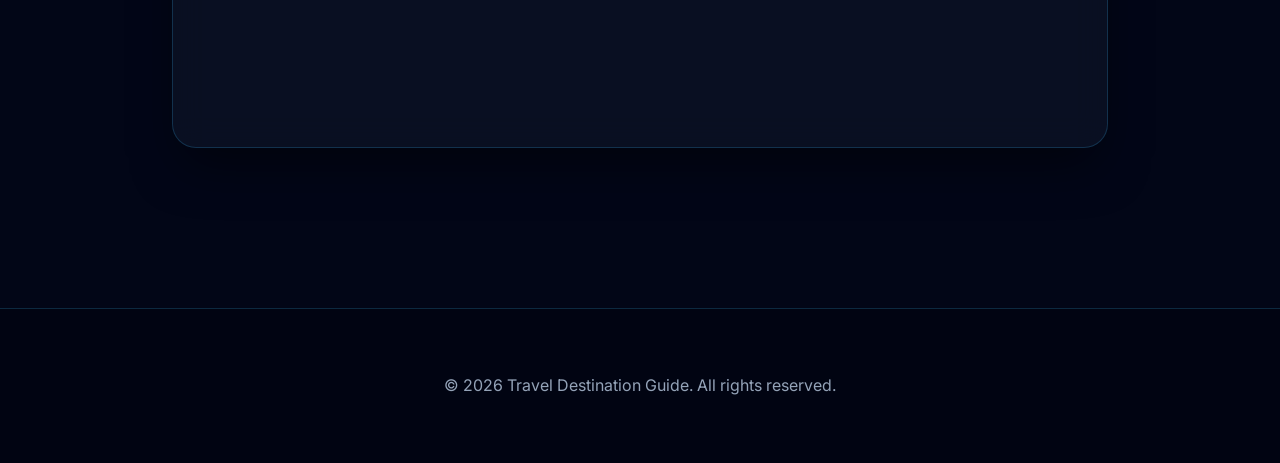
==== commit e4edd053: "Add favicon link to index.html" ====
--- a/index.html
+++ b/index.html
@@ -4,6 +4,7 @@
     <meta charset="UTF-8" />
     <meta name="viewport" content="width=device-width, initial-scale=1.0" />
     <title>Travel Destination Guide</title>
+    <link rel="icon" href="https://cdn-icons-png.flaticon.com/128/9985/9985721.png"/>
     <link rel="stylesheet" href="style.css" />
     <link rel="preconnect" href="https://fonts.googleapis.com" />
     <link rel="preconnect" href="https://fonts.gstatic.com" crossorigin />
